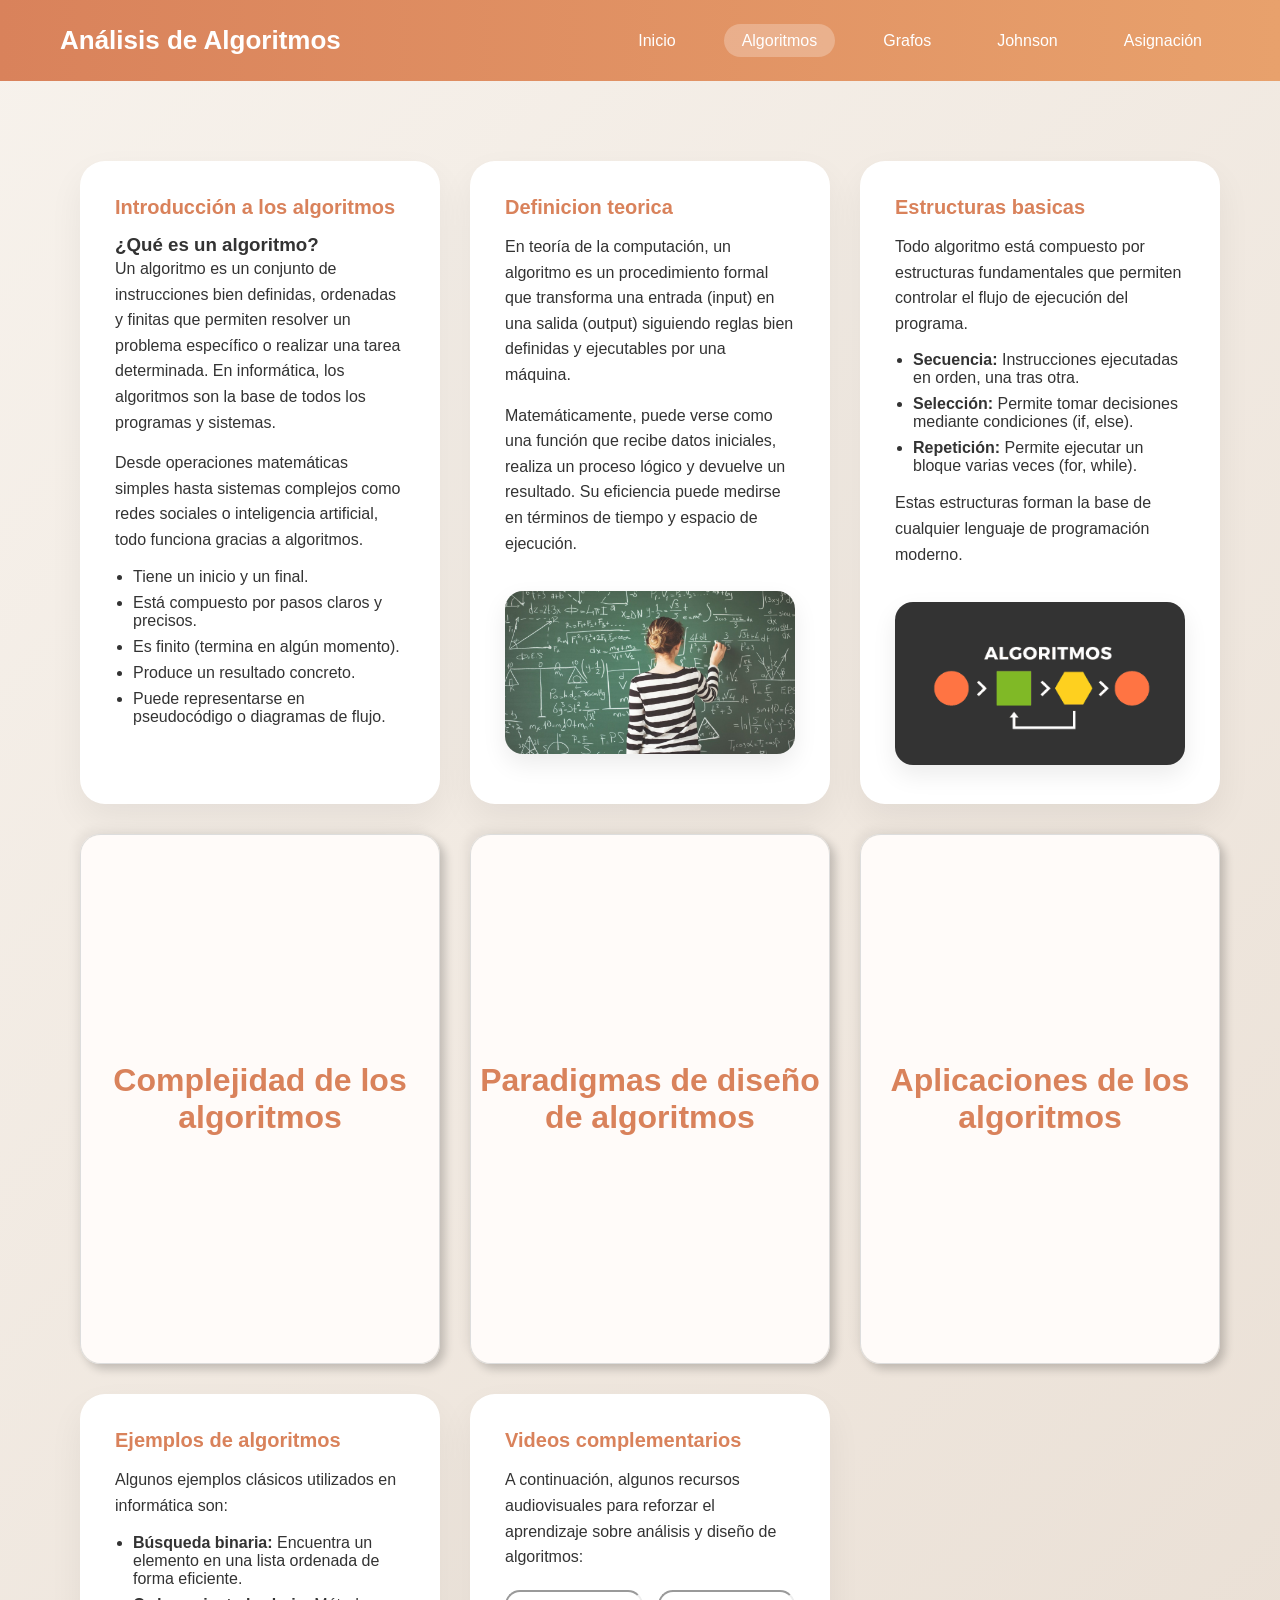
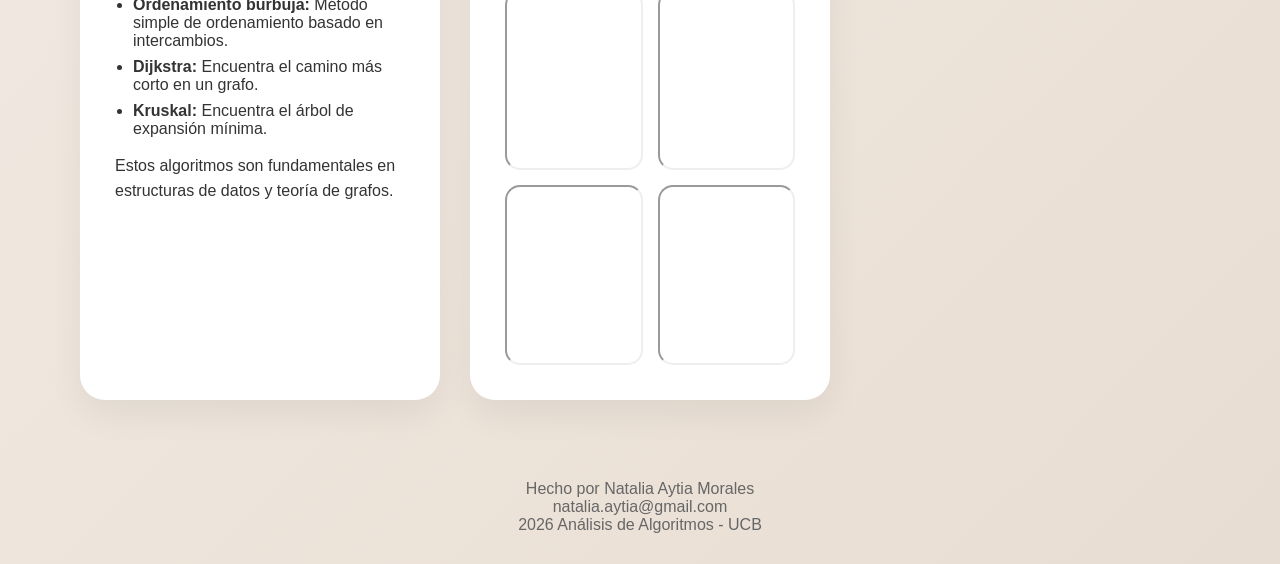
==== algoritmos.html @ 7afe33ff "aristas correcion" ====
<!DOCTYPE html>
<html lang="en">

<head>
    <meta charset="UTF-8">
    <meta name="viewport" content="width=device-width, initial-scale=1.0">
    <title>Algoritmos</title>
    <link href="stylealgoritmo.css" rel="stylesheet">
    <link rel="icon" type="image/png" href="fotos/logo-ucb-cuadrado.png">
</head>

<body>

    <header class="navbar">
        <h1 class="cabecera-nombre">Análisis de Algoritmos</h1>
        <ul class="nav-links">
            <li><a href="index.html">Inicio</a></li>
            <li><a href="algoritmos.html" class="activo">Algoritmos</a></li>
            <li><a href="grafo.html">Grafos</a></li>
            <li><a href="johnson.html">Johnson</a></li>
            <li><a href="asignacion.html">Asignación</a></li>
        </ul>
    </header>

    <main class="container">
        <section class="card">
            <details open>
                <summary>Introducción a los algoritmos</summary>

                <div class="contenido-card">
                    <h3>¿Qué es un algoritmo?</h3>
                    <p>
                        Un algoritmo es un conjunto de instrucciones bien definidas, ordenadas y finitas
                        que permiten resolver un problema específico o realizar una tarea determinada.
                        En informática, los algoritmos son la base de todos los programas y sistemas.
                    </p>

                    <p>
                        Desde operaciones matemáticas simples hasta sistemas complejos como redes sociales
                        o inteligencia artificial, todo funciona gracias a algoritmos.
                    </p>

                    <ul>
                        <li>Tiene un inicio y un final.</li>
                        <li>Está compuesto por pasos claros y precisos.</li>
                        <li>Es finito (termina en algún momento).</li>
                        <li>Produce un resultado concreto.</li>
                        <li>Puede representarse en pseudocódigo o diagramas de flujo.</li>
                    </ul>
                </div>

            </details>
        </section>

        <section class="card">
            <details open>
                <summary>Definicion teorica</summary>

                <div class="contenido-card">
                    <p>
                        En teoría de la computación, un algoritmo es un procedimiento formal que transforma
                        una entrada (input) en una salida (output) siguiendo reglas bien definidas
                        y ejecutables por una máquina.
                    </p>

                    <p>
                        Matemáticamente, puede verse como una función que recibe datos iniciales,
                        realiza un proceso lógico y devuelve un resultado. Su eficiencia puede medirse
                        en términos de tiempo y espacio de ejecución.
                    </p>

                    <img src="fotos/algoritmo1.jpg" alt="algoritmo">
                </div>

            </details>
        </section>

        <section class="card">
            <details open>
                <summary>Estructuras basicas</summary>

                <div class="contenido-card">
                    <p>
                        Todo algoritmo está compuesto por estructuras fundamentales que permiten
                        controlar el flujo de ejecución del programa.
                    </p>

                    <ul>
                        <li><strong>Secuencia:</strong> Instrucciones ejecutadas en orden, una tras otra.</li>
                        <li><strong>Selección:</strong> Permite tomar decisiones mediante condiciones (if, else).</li>
                        <li><strong>Repetición:</strong> Permite ejecutar un bloque varias veces (for, while).</li>
                    </ul>

                    <p>
                        Estas estructuras forman la base de cualquier lenguaje de programación moderno.
                    </p>

                    <img src="fotos/algoritmo2.png" alt="estructuras">
                </div>

            </details>
        </section>

        <section class="wrapped">

            <div class="carta">

                <div class="carta-frente">
                    <div class="carta-info">
                        <h3 class="carta-titulo">Complejidad de los algoritmos</h3>
                    </div>
                </div>

                <div class="carta-atras">
                    <div class="carta-contenido">
                        <p>
                            La notación Big-O se utiliza para medir la eficiencia de un algoritmo
                            en función del tamaño de la entrada (n). Describe cómo crece el tiempo
                            o espacio requerido cuando aumenta la cantidad de datos.
                        </p>

                        <ul>
                            <li><strong>O(1):</strong> Tiempo constante, no depende del tamaño de entrada.</li>
                            <li><strong>O(n):</strong> Tiempo lineal, crece proporcionalmente a n.</li>
                            <li><strong>O(log n):</strong> Tiempo logarítmico, crece lentamente (ej. búsqueda binaria).
                            </li>
                            <li><strong>O(n²):</strong> Tiempo cuadrático, común en ciclos anidados.</li>
                        </ul>
                        <p>
                            Analizar la complejidad permite comparar algoritmos y elegir el más eficiente.
                        </p>
                    </div>
                </div>
            </div>
        </section>


        <section class="wrapped">

            <div class="carta">

                <div class="carta-frente">
                    <div class="carta-info">
                        <h3 class="carta-titulo">Paradigmas de diseño de algoritmos</h3>
                    </div>
                </div>

                <div class="carta-atras">
                    <div class="carta-contenido">
                        <p>
                            Los paradigmas son estrategias generales utilizadas para diseñar algoritmos eficientes.
                        </p>

                        <ul>
                            <li><strong>Divide y vencerás:</strong> Divide el problema en partes más pequeñas y combina
                                resultados.
                            </li>
                            <li><strong>Programación dinámica:</strong> Guarda resultados intermedios para evitar
                                cálculos
                                repetidos.</li>
                            <li><strong>Algoritmos voraces (Greedy):</strong> Eligen la mejor opción local esperando una
                                solución
                                global óptima.</li>
                            <li><strong>Backtracking:</strong> Explora posibles soluciones y retrocede si no funcionan.
                            </li>
                        </ul>

                        <p>
                            Estos enfoques permiten resolver problemas complejos de forma estructurada.
                        </p>
                    </div>
                </div>
            </div>
        </section>


        <section class="wrapped">

            <div class="carta">

                <div class="carta-frente">
                    <div class="carta-info">
                        <h3 class="carta-titulo">Aplicaciones de los algoritmos</h3>
                    </div>
                </div>

                <div class="carta-atras">
                    <div class="carta-contenido">
                        <p>
                            Los algoritmos están presentes en prácticamente todas las áreas tecnológicas:
                        </p>

                        <ul>
                            <li>Inteligencia Artificial y Machine Learning.</li>
                            <li>Criptografía y seguridad informática.</li>
                            <li>Redes sociales y motores de búsqueda.</li>
                            <li>Robótica y automatización.</li>
                            <li>Sistemas financieros y bancarios.</li>
                            <li>Desarrollo de software y videojuegos.</li>
                        </ul>

                        <p>
                            Sin algoritmos, los sistemas digitales modernos no podrían funcionar.
                        </p>
                    </div>
                </div>
            </div>
        </section>

        <section class="card">
            <details open>
                <summary>Ejemplos de algoritmos</summary>

                <div class="contenido-card">
                    <p>Algunos ejemplos clásicos utilizados en informática son:</p>
                    <ul>
                        <li><strong>Búsqueda binaria:</strong> Encuentra un elemento en una lista ordenada de forma
                            eficiente.
                        </li>
                        <li><strong>Ordenamiento burbuja:</strong> Método simple de ordenamiento basado en intercambios.
                        </li>
                        <li><strong>Dijkstra:</strong> Encuentra el camino más corto en un grafo.</li>
                        <li><strong>Kruskal:</strong> Encuentra el árbol de expansión mínima.</li>
                    </ul>

                    <p>
                        Estos algoritmos son fundamentales en estructuras de datos y teoría de grafos.
                    </p>
                </div>

            </details>
        </section>

        <section class="card">
            <details open>
                <summary>Videos complementarios</summary>

                <div class="contenido-card">
                    <p>
                        A continuación, algunos recursos audiovisuales para reforzar el aprendizaje
                        sobre análisis y diseño de algoritmos:
                    </p>

                    <div class="video-grid">
                        <iframe src="https://www.youtube.com/embed/f10jKIslSUY" allowfullscreen></iframe>
                        <iframe src="https://www.youtube.com/embed/U3CGMyjzlvM" allowfullscreen></iframe>
                        <iframe src="https://www.youtube.com/embed/RSJrBEhdZxw" allowfullscreen></iframe>
                        <iframe src="https://www.youtube.com/embed/zuCHSKLIibo" allowfullscreen></iframe>
                    </div>
                </div>

            </details>
        </section>

    </main>

    <footer class="footer">
        <p>Hecho por Natalia Aytia Morales</p>
        <p>natalia.aytia@gmail.com</p>
        <p>2026 Análisis de Algoritmos - UCB</p>
    </footer>

</body>

</html>
---- stylealgoritmo.css ----
* {
    margin: 0;
    padding: 0;
    box-sizing: border-box;
}

body {
    font-family: 'Segoe UI', sans-serif;
    background: linear-gradient(135deg, #f7f2ec, #e8ddd2);
    color: #333;
    min-height: 100vh;
}

.navbar {
    display: flex;
    justify-content: space-between;
    align-items: center;
    padding: 25px 60px;
    background: linear-gradient(90deg, #d9825b, #e8a16c);
    color: white;
}

.cabecera-nombre {
    font-size: 26px;
    font-weight: 600;
}

.nav-links {
    display: flex;
    list-style: none;
    gap: 30px;
}

.nav-links a {
    text-decoration: none;
    color: white;
    font-weight: 500;
    padding: 8px 18px;
    border-radius: 20px;
    transition: 0.3s;
}

.nav-links a:hover,
.nav-links .activo {
    background-color: rgba(255, 255, 255, 0.25);
}

.container {
    max-width: 1200px;
    margin: 80px auto;
    padding: 0 40px;
    display: grid;
    grid-template-columns: repeat(3, 1fr);
    gap: 30px;
}

.card {
    background: white;
    padding: 35px;
    border-radius: 25px;
    box-shadow: 0 15px 35px rgba(0, 0, 0, 0.06);
    transition: 0.4s ease;
}

.card:hover {
    transform: translateY(-8px);
    box-shadow: 0 25px 60px rgba(0, 0, 0, 0.1);
}

.card summary {
    list-style: none;
    font-size: 20px;
    font-weight: 600;
    color: #d9825b;
    margin-bottom: 15px;
    cursor: default;
}

details summary::marker,
summary::-webkit-details-marker {
    display: none;
}

.contenido-card p {
    margin-bottom: 15px;
    line-height: 1.6;
}

.contenido-card ul {
    padding-left: 18px;
    margin-bottom: 15px;
}

.contenido-card li {
    margin-bottom: 8px;
}

.contenido-card img {
    width: 100%;
    max-height: 220px;
    object-fit: cover;
    border-radius: 18px;
    margin-top: 20px;
    box-shadow: 0 10px 25px rgba(0, 0, 0, 0.08);
}

.video-grid {
    display: grid;
    grid-template-columns: 1fr 1fr;
    gap: 15px;
    margin-top: 20px;
}

.video-grid iframe {
    width: 100%;
    height: 180px;
    border-radius: 15px;
}

.footer {
    text-align: center;
    margin: 60px 0 30px;
    color: #666;
}

@media (max-width: 1000px) {
    .container {
        grid-template-columns: 1fr 1fr;
    }
}

@media (max-width: 700px) {
    .container {
        grid-template-columns: 1fr;
    }

    .navbar {
        flex-direction: column;
        gap: 15px;
    }
}

.card {
    opacity: 0;
    transform: translateY(40px);
    filter: blur(8px);
    animation: aparecer 0.8s ease forwards;
}

.card:nth-child(1) {
    animation-delay: 0.1s;
}

.card:nth-child(2) {
    animation-delay: 0.2s;
}

.card:nth-child(3) {
    animation-delay: 0.3s;
}

.card:nth-child(4) {
    animation-delay: 0.4s;
}

.card:nth-child(5) {
    animation-delay: 0.5s;
}

.card:nth-child(6) {
    animation-delay: 0.6s;
}

.card:nth-child(7) {
    animation-delay: 0.7s;
}

.card:nth-child(8) {
    animation-delay: 0.8s;
}

@keyframes aparecer {
    to {
        opacity: 1;
        transform: translateY(0);
        filter: blur(0);
    }
}

.wrapper {
    perspective: 3000px;
    display: flex;
    justify-content: center;
    align-items: center;
    height: 100vh;
    transition: transform 0.8s ease-in-out;
}

.carta {
    width: 360px;
    height: 530px;
    position: relative;
    transform-style: preserve-3d;
    transition: transform 0.8s ease-in-out;
    cursor: pointer;
    border: 1px solid #ddd;
    box-shadow: 5px 5px 10px rgba(0, 0, 0, 0.2),
        -5px -5px 10px rgba(0, 0, 0, 0.05);
    border-radius: 20px;
}

.carta:hover {
    transform: rotateY(180deg);
}

.carta-frente,
.carta-atras {
    position: absolute;
    width: 100%;
    height: 100%;
    backface-visibility: hidden;
    border-radius: 20px;
}

.carta-frente {
    background-color: #fffbf9;
    display: flex;
    justify-content: center;
    align-items: center;
    text-align: center;
}

.carta-titulo {
    font-size: 2rem;
    font-weight: bold;
    color: #d9825b;
}

.carta-atras {
    background-color: #fffbf9;
    color: rgb(88, 88, 88);
    transform: rotateY(180deg);
    display: flex;
    justify-content: center;
    align-items: center;
    padding: 20px;
}

.carta-contenido {
    text-align: center;
    max-width: 300px;
}

.carta-contenido p {
    font-size: 1rem;
    color: #666;
    margin-bottom: 15px;
}
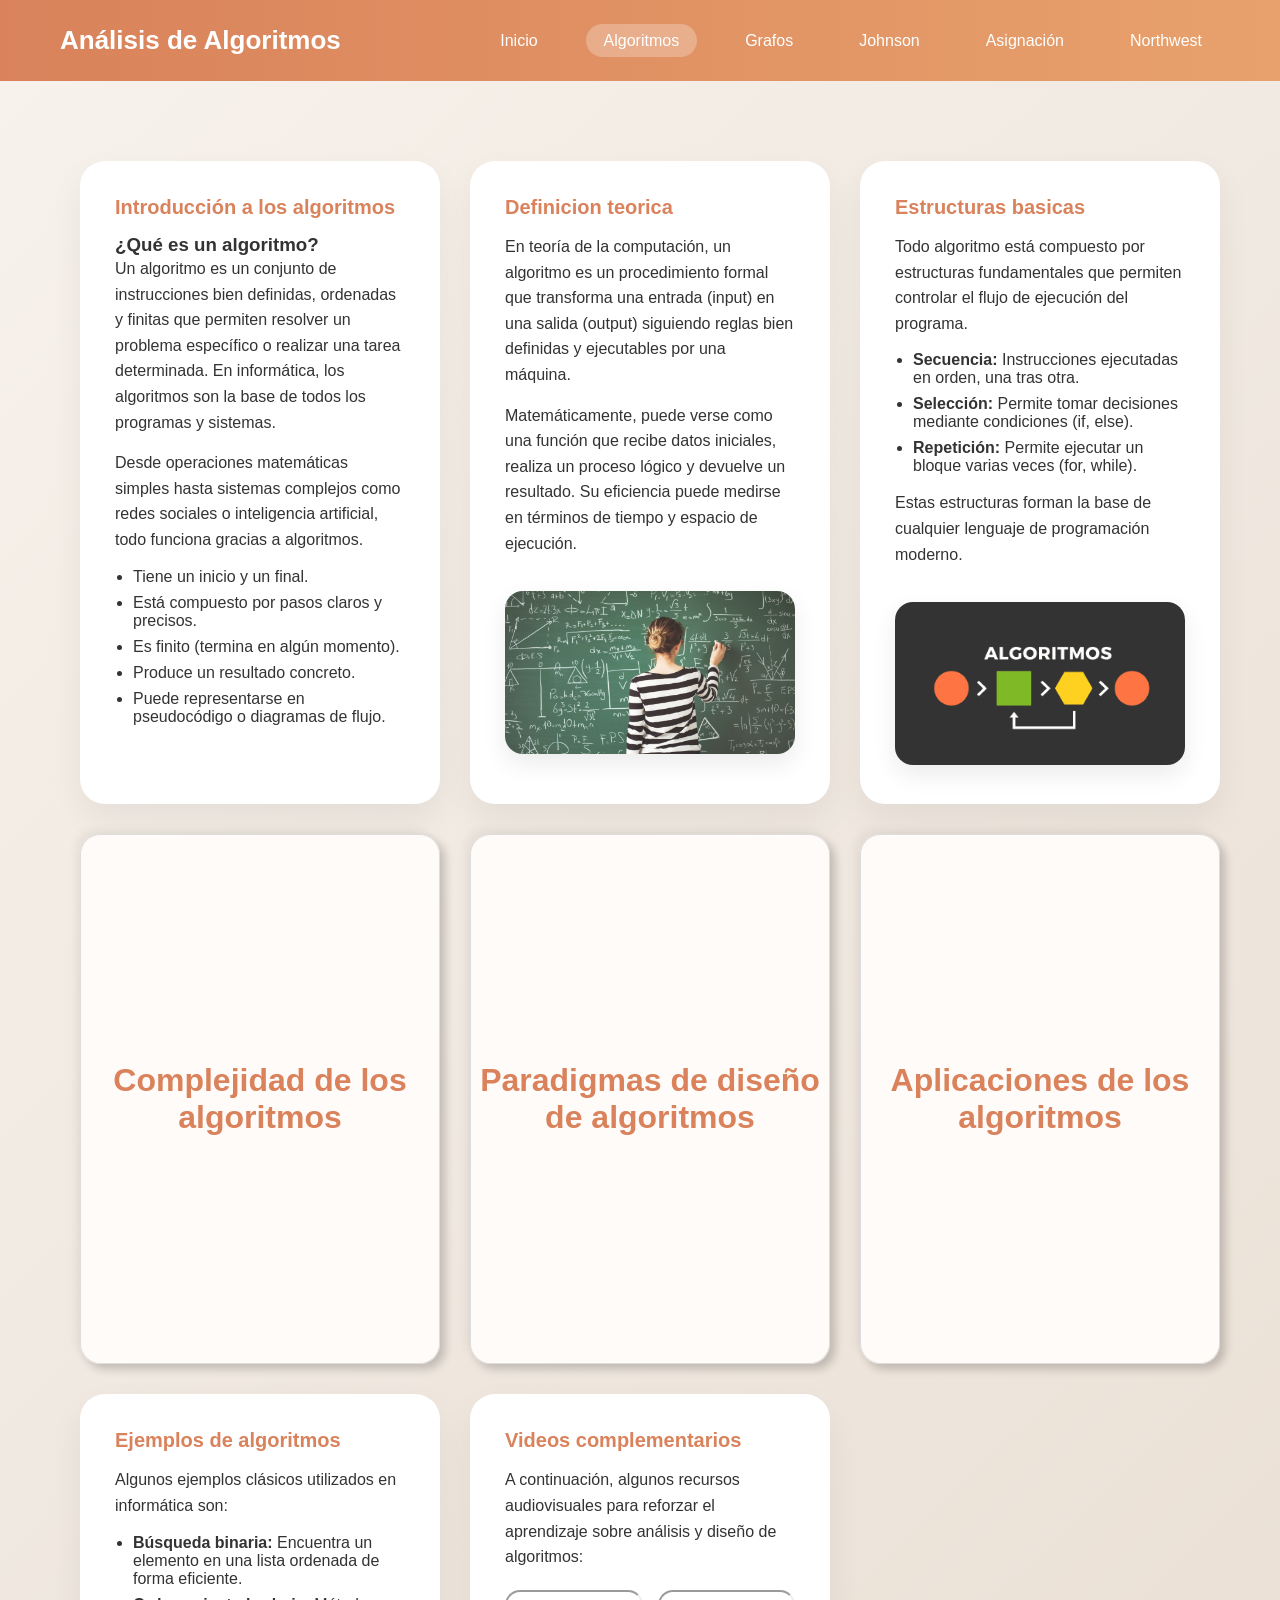
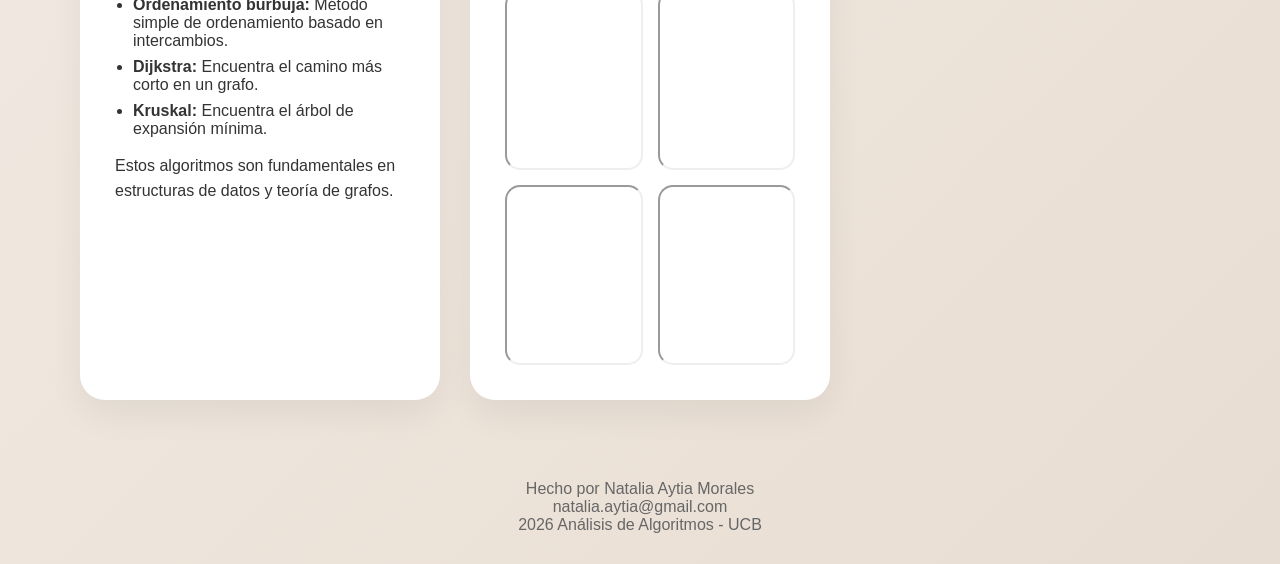
==== commit 34eccd8d: "northwest" ====
--- a/algoritmos.html
+++ b/algoritmos.html
@@ -19,6 +19,7 @@
             <li><a href="grafo.html">Grafos</a></li>
             <li><a href="johnson.html">Johnson</a></li>
             <li><a href="asignacion.html">Asignación</a></li>
+            <li><a href="northwest.html">Northwest</a></li>
         </ul>
     </header>
 
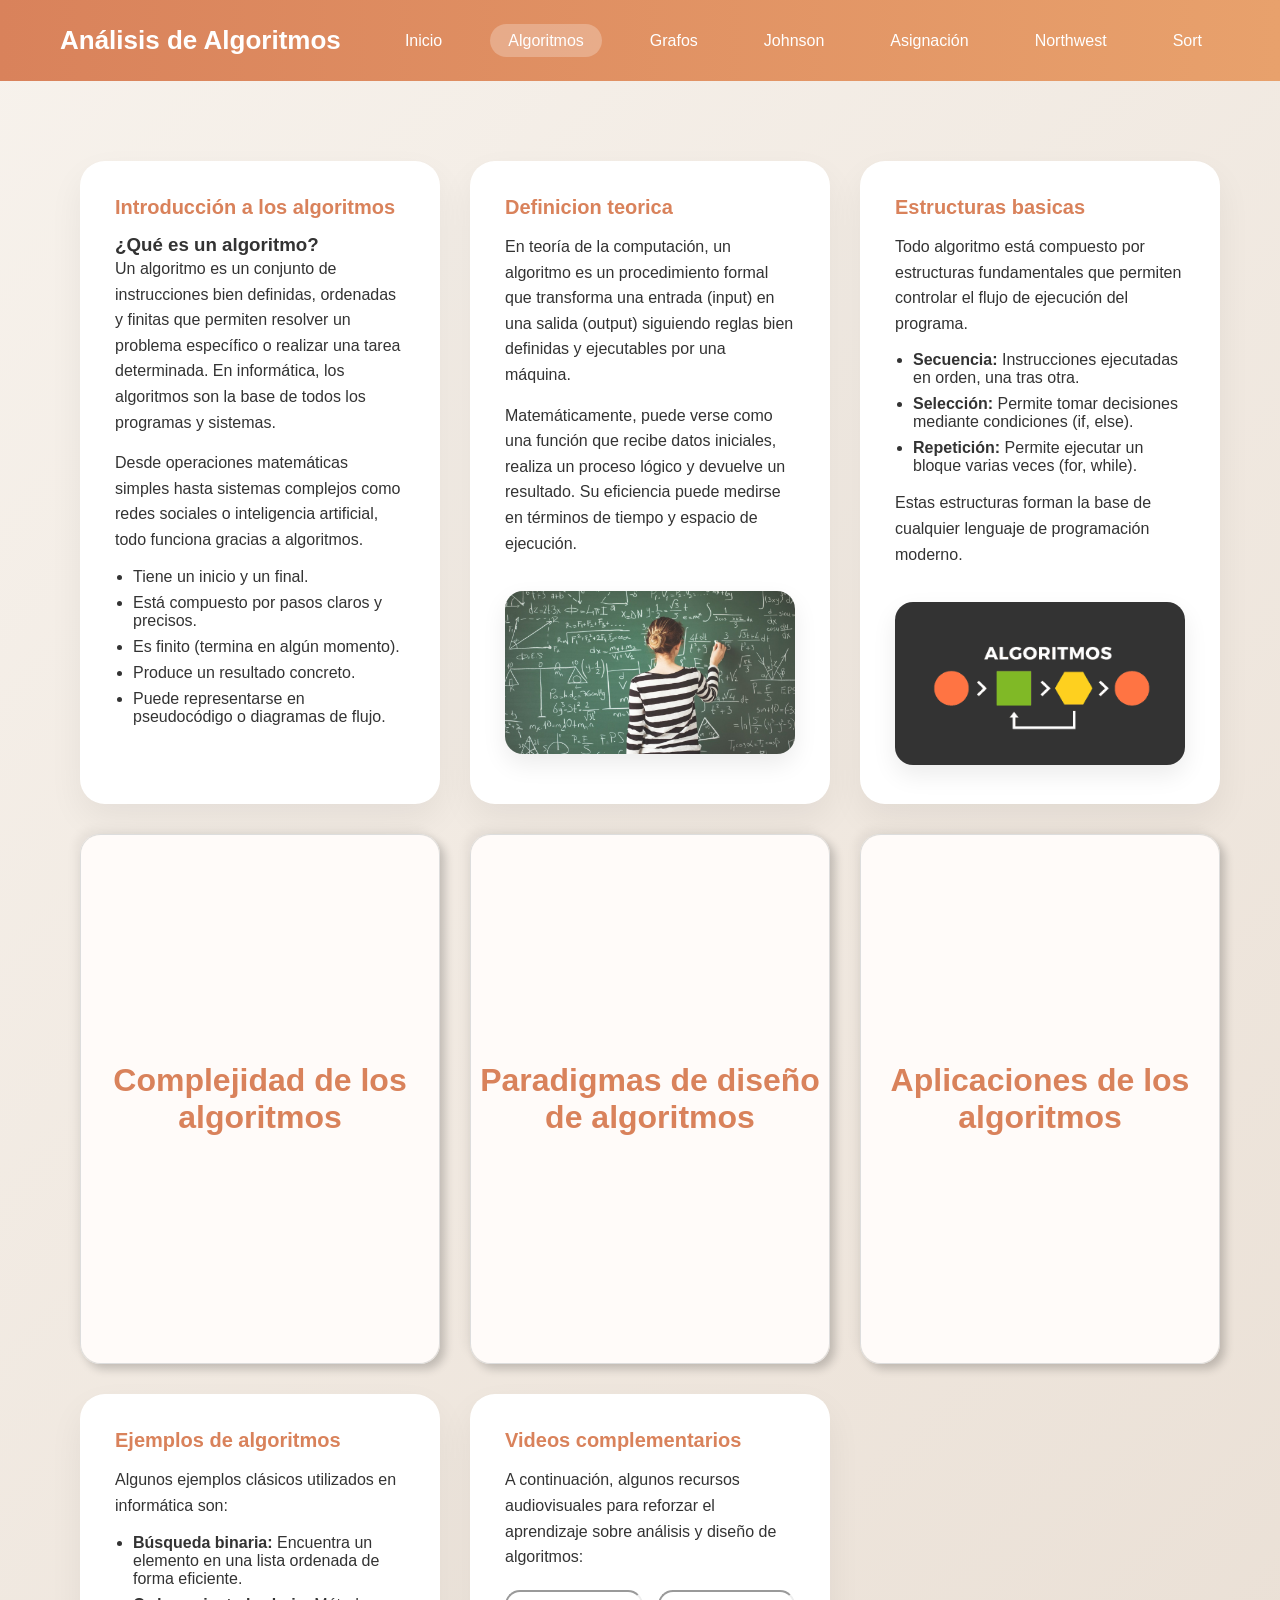
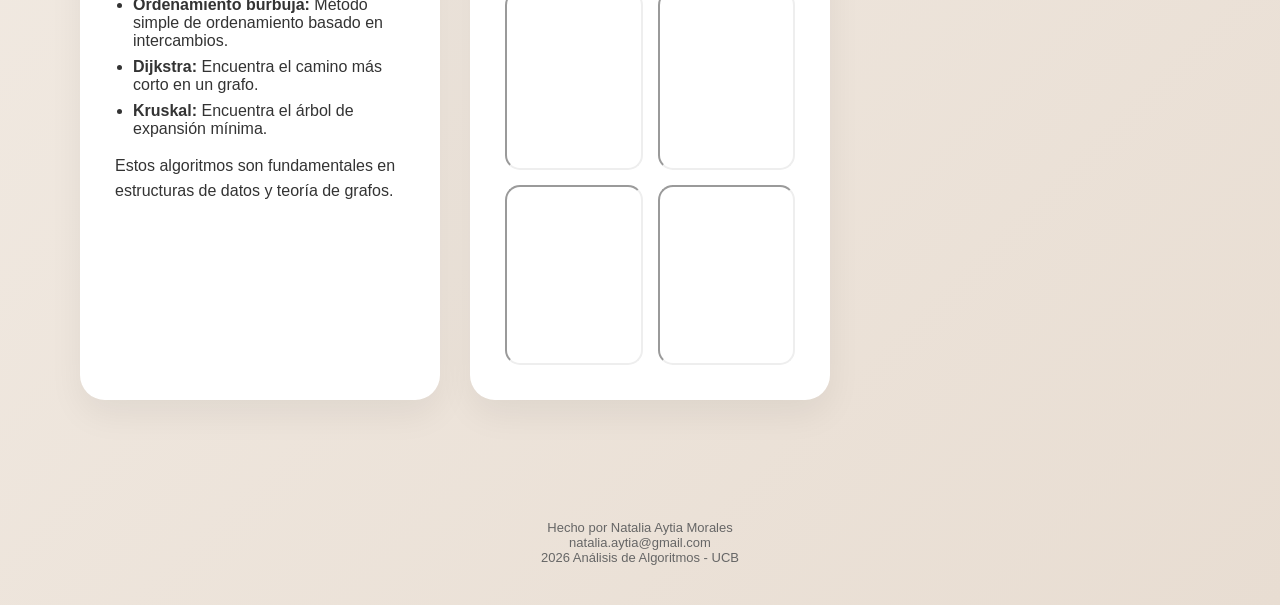
==== commit 155c06f3: "Arreglo Desbalanceo y Sort" ====
--- a/algoritmos.html
+++ b/algoritmos.html
@@ -1,266 +1,267 @@
-<!DOCTYPE html>
-<html lang="en">
-
-<head>
-    <meta charset="UTF-8">
-    <meta name="viewport" content="width=device-width, initial-scale=1.0">
-    <title>Algoritmos</title>
-    <link href="stylealgoritmo.css" rel="stylesheet">
-    <link rel="icon" type="image/png" href="fotos/logo-ucb-cuadrado.png">
-</head>
-
-<body>
-
-    <header class="navbar">
-        <h1 class="cabecera-nombre">Análisis de Algoritmos</h1>
-        <ul class="nav-links">
-            <li><a href="index.html">Inicio</a></li>
-            <li><a href="algoritmos.html" class="activo">Algoritmos</a></li>
-            <li><a href="grafo.html">Grafos</a></li>
-            <li><a href="johnson.html">Johnson</a></li>
-            <li><a href="asignacion.html">Asignación</a></li>
-            <li><a href="northwest.html">Northwest</a></li>
-        </ul>
-    </header>
-
-    <main class="container">
-        <section class="card">
-            <details open>
-                <summary>Introducción a los algoritmos</summary>
-
-                <div class="contenido-card">
-                    <h3>¿Qué es un algoritmo?</h3>
-                    <p>
-                        Un algoritmo es un conjunto de instrucciones bien definidas, ordenadas y finitas
-                        que permiten resolver un problema específico o realizar una tarea determinada.
-                        En informática, los algoritmos son la base de todos los programas y sistemas.
-                    </p>
-
-                    <p>
-                        Desde operaciones matemáticas simples hasta sistemas complejos como redes sociales
-                        o inteligencia artificial, todo funciona gracias a algoritmos.
-                    </p>
-
-                    <ul>
-                        <li>Tiene un inicio y un final.</li>
-                        <li>Está compuesto por pasos claros y precisos.</li>
-                        <li>Es finito (termina en algún momento).</li>
-                        <li>Produce un resultado concreto.</li>
-                        <li>Puede representarse en pseudocódigo o diagramas de flujo.</li>
-                    </ul>
-                </div>
-
-            </details>
-        </section>
-
-        <section class="card">
-            <details open>
-                <summary>Definicion teorica</summary>
-
-                <div class="contenido-card">
-                    <p>
-                        En teoría de la computación, un algoritmo es un procedimiento formal que transforma
-                        una entrada (input) en una salida (output) siguiendo reglas bien definidas
-                        y ejecutables por una máquina.
-                    </p>
-
-                    <p>
-                        Matemáticamente, puede verse como una función que recibe datos iniciales,
-                        realiza un proceso lógico y devuelve un resultado. Su eficiencia puede medirse
-                        en términos de tiempo y espacio de ejecución.
-                    </p>
-
-                    <img src="fotos/algoritmo1.jpg" alt="algoritmo">
-                </div>
-
-            </details>
-        </section>
-
-        <section class="card">
-            <details open>
-                <summary>Estructuras basicas</summary>
-
-                <div class="contenido-card">
-                    <p>
-                        Todo algoritmo está compuesto por estructuras fundamentales que permiten
-                        controlar el flujo de ejecución del programa.
-                    </p>
-
-                    <ul>
-                        <li><strong>Secuencia:</strong> Instrucciones ejecutadas en orden, una tras otra.</li>
-                        <li><strong>Selección:</strong> Permite tomar decisiones mediante condiciones (if, else).</li>
-                        <li><strong>Repetición:</strong> Permite ejecutar un bloque varias veces (for, while).</li>
-                    </ul>
-
-                    <p>
-                        Estas estructuras forman la base de cualquier lenguaje de programación moderno.
-                    </p>
-
-                    <img src="fotos/algoritmo2.png" alt="estructuras">
-                </div>
-
-            </details>
-        </section>
-
-        <section class="wrapped">
-
-            <div class="carta">
-
-                <div class="carta-frente">
-                    <div class="carta-info">
-                        <h3 class="carta-titulo">Complejidad de los algoritmos</h3>
-                    </div>
-                </div>
-
-                <div class="carta-atras">
-                    <div class="carta-contenido">
-                        <p>
-                            La notación Big-O se utiliza para medir la eficiencia de un algoritmo
-                            en función del tamaño de la entrada (n). Describe cómo crece el tiempo
-                            o espacio requerido cuando aumenta la cantidad de datos.
-                        </p>
-
-                        <ul>
-                            <li><strong>O(1):</strong> Tiempo constante, no depende del tamaño de entrada.</li>
-                            <li><strong>O(n):</strong> Tiempo lineal, crece proporcionalmente a n.</li>
-                            <li><strong>O(log n):</strong> Tiempo logarítmico, crece lentamente (ej. búsqueda binaria).
-                            </li>
-                            <li><strong>O(n²):</strong> Tiempo cuadrático, común en ciclos anidados.</li>
-                        </ul>
-                        <p>
-                            Analizar la complejidad permite comparar algoritmos y elegir el más eficiente.
-                        </p>
-                    </div>
-                </div>
-            </div>
-        </section>
-
-
-        <section class="wrapped">
-
-            <div class="carta">
-
-                <div class="carta-frente">
-                    <div class="carta-info">
-                        <h3 class="carta-titulo">Paradigmas de diseño de algoritmos</h3>
-                    </div>
-                </div>
-
-                <div class="carta-atras">
-                    <div class="carta-contenido">
-                        <p>
-                            Los paradigmas son estrategias generales utilizadas para diseñar algoritmos eficientes.
-                        </p>
-
-                        <ul>
-                            <li><strong>Divide y vencerás:</strong> Divide el problema en partes más pequeñas y combina
-                                resultados.
-                            </li>
-                            <li><strong>Programación dinámica:</strong> Guarda resultados intermedios para evitar
-                                cálculos
-                                repetidos.</li>
-                            <li><strong>Algoritmos voraces (Greedy):</strong> Eligen la mejor opción local esperando una
-                                solución
-                                global óptima.</li>
-                            <li><strong>Backtracking:</strong> Explora posibles soluciones y retrocede si no funcionan.
-                            </li>
-                        </ul>
-
-                        <p>
-                            Estos enfoques permiten resolver problemas complejos de forma estructurada.
-                        </p>
-                    </div>
-                </div>
-            </div>
-        </section>
-
-
-        <section class="wrapped">
-
-            <div class="carta">
-
-                <div class="carta-frente">
-                    <div class="carta-info">
-                        <h3 class="carta-titulo">Aplicaciones de los algoritmos</h3>
-                    </div>
-                </div>
-
-                <div class="carta-atras">
-                    <div class="carta-contenido">
-                        <p>
-                            Los algoritmos están presentes en prácticamente todas las áreas tecnológicas:
-                        </p>
-
-                        <ul>
-                            <li>Inteligencia Artificial y Machine Learning.</li>
-                            <li>Criptografía y seguridad informática.</li>
-                            <li>Redes sociales y motores de búsqueda.</li>
-                            <li>Robótica y automatización.</li>
-                            <li>Sistemas financieros y bancarios.</li>
-                            <li>Desarrollo de software y videojuegos.</li>
-                        </ul>
-
-                        <p>
-                            Sin algoritmos, los sistemas digitales modernos no podrían funcionar.
-                        </p>
-                    </div>
-                </div>
-            </div>
-        </section>
-
-        <section class="card">
-            <details open>
-                <summary>Ejemplos de algoritmos</summary>
-
-                <div class="contenido-card">
-                    <p>Algunos ejemplos clásicos utilizados en informática son:</p>
-                    <ul>
-                        <li><strong>Búsqueda binaria:</strong> Encuentra un elemento en una lista ordenada de forma
-                            eficiente.
-                        </li>
-                        <li><strong>Ordenamiento burbuja:</strong> Método simple de ordenamiento basado en intercambios.
-                        </li>
-                        <li><strong>Dijkstra:</strong> Encuentra el camino más corto en un grafo.</li>
-                        <li><strong>Kruskal:</strong> Encuentra el árbol de expansión mínima.</li>
-                    </ul>
-
-                    <p>
-                        Estos algoritmos son fundamentales en estructuras de datos y teoría de grafos.
-                    </p>
-                </div>
-
-            </details>
-        </section>
-
-        <section class="card">
-            <details open>
-                <summary>Videos complementarios</summary>
-
-                <div class="contenido-card">
-                    <p>
-                        A continuación, algunos recursos audiovisuales para reforzar el aprendizaje
-                        sobre análisis y diseño de algoritmos:
-                    </p>
-
-                    <div class="video-grid">
-                        <iframe src="https://www.youtube.com/embed/f10jKIslSUY" allowfullscreen></iframe>
-                        <iframe src="https://www.youtube.com/embed/U3CGMyjzlvM" allowfullscreen></iframe>
-                        <iframe src="https://www.youtube.com/embed/RSJrBEhdZxw" allowfullscreen></iframe>
-                        <iframe src="https://www.youtube.com/embed/zuCHSKLIibo" allowfullscreen></iframe>
-                    </div>
-                </div>
-
-            </details>
-        </section>
-
-    </main>
-
-    <footer class="footer">
-        <p>Hecho por Natalia Aytia Morales</p>
-        <p>natalia.aytia@gmail.com</p>
-        <p>2026 Análisis de Algoritmos - UCB</p>
-    </footer>
-
-</body>
-
+<!DOCTYPE html>
+<html lang="en">
+
+<head>
+    <meta charset="UTF-8">
+    <meta name="viewport" content="width=device-width, initial-scale=1.0">
+    <title>Algoritmos</title>
+    <link href="styleg.css" rel="stylesheet">
+    <link rel="icon" type="image/png" href="fotos/logo-ucb-cuadrado.png">
+</head>
+
+<body>
+
+    <header class="navbar">
+        <h1 class="cabecera-nombre">Análisis de Algoritmos</h1>
+        <ul class="nav-links">
+            <li><a href="index.html">Inicio</a></li>
+            <li><a href="algoritmos.html" class="activo">Algoritmos</a></li>
+            <li><a href="grafo.html">Grafos</a></li>
+            <li><a href="johnson.html">Johnson</a></li>
+            <li><a href="asignacion.html">Asignación</a></li>
+            <li><a href="northwest.html">Northwest</a></li>
+            <li><a href="sort.html">Sort</a></li>
+        </ul>
+    </header>
+
+    <main class="container">
+        <section class="card">
+            <details open>
+                <summary>Introducción a los algoritmos</summary>
+
+                <div class="contenido-card">
+                    <h3>¿Qué es un algoritmo?</h3>
+                    <p>
+                        Un algoritmo es un conjunto de instrucciones bien definidas, ordenadas y finitas
+                        que permiten resolver un problema específico o realizar una tarea determinada.
+                        En informática, los algoritmos son la base de todos los programas y sistemas.
+                    </p>
+
+                    <p>
+                        Desde operaciones matemáticas simples hasta sistemas complejos como redes sociales
+                        o inteligencia artificial, todo funciona gracias a algoritmos.
+                    </p>
+
+                    <ul>
+                        <li>Tiene un inicio y un final.</li>
+                        <li>Está compuesto por pasos claros y precisos.</li>
+                        <li>Es finito (termina en algún momento).</li>
+                        <li>Produce un resultado concreto.</li>
+                        <li>Puede representarse en pseudocódigo o diagramas de flujo.</li>
+                    </ul>
+                </div>
+
+            </details>
+        </section>
+
+        <section class="card">
+            <details open>
+                <summary>Definicion teorica</summary>
+
+                <div class="contenido-card">
+                    <p>
+                        En teoría de la computación, un algoritmo es un procedimiento formal que transforma
+                        una entrada (input) en una salida (output) siguiendo reglas bien definidas
+                        y ejecutables por una máquina.
+                    </p>
+
+                    <p>
+                        Matemáticamente, puede verse como una función que recibe datos iniciales,
+                        realiza un proceso lógico y devuelve un resultado. Su eficiencia puede medirse
+                        en términos de tiempo y espacio de ejecución.
+                    </p>
+
+                    <img src="fotos/algoritmo1.jpg" alt="algoritmo">
+                </div>
+
+            </details>
+        </section>
+
+        <section class="card">
+            <details open>
+                <summary>Estructuras basicas</summary>
+
+                <div class="contenido-card">
+                    <p>
+                        Todo algoritmo está compuesto por estructuras fundamentales que permiten
+                        controlar el flujo de ejecución del programa.
+                    </p>
+
+                    <ul>
+                        <li><strong>Secuencia:</strong> Instrucciones ejecutadas en orden, una tras otra.</li>
+                        <li><strong>Selección:</strong> Permite tomar decisiones mediante condiciones (if, else).</li>
+                        <li><strong>Repetición:</strong> Permite ejecutar un bloque varias veces (for, while).</li>
+                    </ul>
+
+                    <p>
+                        Estas estructuras forman la base de cualquier lenguaje de programación moderno.
+                    </p>
+
+                    <img src="fotos/algoritmo2.png" alt="estructuras">
+                </div>
+
+            </details>
+        </section>
+
+        <section class="wrapped">
+
+            <div class="carta">
+
+                <div class="carta-frente">
+                    <div class="carta-info">
+                        <h3 class="carta-titulo">Complejidad de los algoritmos</h3>
+                    </div>
+                </div>
+
+                <div class="carta-atras">
+                    <div class="carta-contenido">
+                        <p>
+                            La notación Big-O se utiliza para medir la eficiencia de un algoritmo
+                            en función del tamaño de la entrada (n). Describe cómo crece el tiempo
+                            o espacio requerido cuando aumenta la cantidad de datos.
+                        </p>
+
+                        <ul>
+                            <li><strong>O(1):</strong> Tiempo constante, no depende del tamaño de entrada.</li>
+                            <li><strong>O(n):</strong> Tiempo lineal, crece proporcionalmente a n.</li>
+                            <li><strong>O(log n):</strong> Tiempo logarítmico, crece lentamente (ej. búsqueda binaria).
+                            </li>
+                            <li><strong>O(n²):</strong> Tiempo cuadrático, común en ciclos anidados.</li>
+                        </ul>
+                        <p>
+                            Analizar la complejidad permite comparar algoritmos y elegir el más eficiente.
+                        </p>
+                    </div>
+                </div>
+            </div>
+        </section>
+
+
+        <section class="wrapped">
+
+            <div class="carta">
+
+                <div class="carta-frente">
+                    <div class="carta-info">
+                        <h3 class="carta-titulo">Paradigmas de diseño de algoritmos</h3>
+                    </div>
+                </div>
+
+                <div class="carta-atras">
+                    <div class="carta-contenido">
+                        <p>
+                            Los paradigmas son estrategias generales utilizadas para diseñar algoritmos eficientes.
+                        </p>
+
+                        <ul>
+                            <li><strong>Divide y vencerás:</strong> Divide el problema en partes más pequeñas y combina
+                                resultados.
+                            </li>
+                            <li><strong>Programación dinámica:</strong> Guarda resultados intermedios para evitar
+                                cálculos
+                                repetidos.</li>
+                            <li><strong>Algoritmos voraces (Greedy):</strong> Eligen la mejor opción local esperando una
+                                solución
+                                global óptima.</li>
+                            <li><strong>Backtracking:</strong> Explora posibles soluciones y retrocede si no funcionan.
+                            </li>
+                        </ul>
+
+                        <p>
+                            Estos enfoques permiten resolver problemas complejos de forma estructurada.
+                        </p>
+                    </div>
+                </div>
+            </div>
+        </section>
+
+
+        <section class="wrapped">
+
+            <div class="carta">
+
+                <div class="carta-frente">
+                    <div class="carta-info">
+                        <h3 class="carta-titulo">Aplicaciones de los algoritmos</h3>
+                    </div>
+                </div>
+
+                <div class="carta-atras">
+                    <div class="carta-contenido">
+                        <p>
+                            Los algoritmos están presentes en prácticamente todas las áreas tecnológicas:
+                        </p>
+
+                        <ul>
+                            <li>Inteligencia Artificial y Machine Learning.</li>
+                            <li>Criptografía y seguridad informática.</li>
+                            <li>Redes sociales y motores de búsqueda.</li>
+                            <li>Robótica y automatización.</li>
+                            <li>Sistemas financieros y bancarios.</li>
+                            <li>Desarrollo de software y videojuegos.</li>
+                        </ul>
+
+                        <p>
+                            Sin algoritmos, los sistemas digitales modernos no podrían funcionar.
+                        </p>
+                    </div>
+                </div>
+            </div>
+        </section>
+
+        <section class="card">
+            <details open>
+                <summary>Ejemplos de algoritmos</summary>
+
+                <div class="contenido-card">
+                    <p>Algunos ejemplos clásicos utilizados en informática son:</p>
+                    <ul>
+                        <li><strong>Búsqueda binaria:</strong> Encuentra un elemento en una lista ordenada de forma
+                            eficiente.
+                        </li>
+                        <li><strong>Ordenamiento burbuja:</strong> Método simple de ordenamiento basado en intercambios.
+                        </li>
+                        <li><strong>Dijkstra:</strong> Encuentra el camino más corto en un grafo.</li>
+                        <li><strong>Kruskal:</strong> Encuentra el árbol de expansión mínima.</li>
+                    </ul>
+
+                    <p>
+                        Estos algoritmos son fundamentales en estructuras de datos y teoría de grafos.
+                    </p>
+                </div>
+
+            </details>
+        </section>
+
+        <section class="card">
+            <details open>
+                <summary>Videos complementarios</summary>
+
+                <div class="contenido-card">
+                    <p>
+                        A continuación, algunos recursos audiovisuales para reforzar el aprendizaje
+                        sobre análisis y diseño de algoritmos:
+                    </p>
+
+                    <div class="video-grid">
+                        <iframe src="https://www.youtube.com/embed/f10jKIslSUY" allowfullscreen></iframe>
+                        <iframe src="https://www.youtube.com/embed/U3CGMyjzlvM" allowfullscreen></iframe>
+                        <iframe src="https://www.youtube.com/embed/RSJrBEhdZxw" allowfullscreen></iframe>
+                        <iframe src="https://www.youtube.com/embed/zuCHSKLIibo" allowfullscreen></iframe>
+                    </div>
+                </div>
+
+            </details>
+        </section>
+
+    </main>
+
+    <footer class="footer">
+        <p>Hecho por Natalia Aytia Morales</p>
+        <p>natalia.aytia@gmail.com</p>
+        <p>2026 Análisis de Algoritmos - UCB</p>
+    </footer>
+
+</body>
+
 </html>
--- a/styleg.css
+++ b/styleg.css
@@ -0,0 +1,731 @@
+/* ==========================================================================
+   1. ESTILOS GLOBALES Y RESET
+   ========================================================================== */
+html {
+    scroll-behavior: smooth;
+}
+
+* {
+    margin: 0;
+    padding: 0;
+    box-sizing: border-box;
+}
+
+body {
+    font-family: 'Segoe UI', 'Poppins', sans-serif;
+    background: linear-gradient(135deg, #f7f2ec, #e8ddd2);
+    color: #333;
+    min-height: 100vh;
+    display: flex;
+    flex-direction: column;
+    align-items: center;
+}
+
+body>label,
+body>br {
+    display: none;
+}
+
+/* ==========================================================================
+   2. ANIMACIÓN UNIFICADA GLOBAL
+   ========================================================================== */
+@keyframes aparecer {
+    from {
+        opacity: 0;
+        transform: translateY(40px);
+    }
+
+    to {
+        opacity: 1;
+        transform: translateY(0);
+        filter: blur(0);
+    }
+}
+
+/* ==========================================================================
+   3. CABECERA (NAVBAR) UNIFICADA
+   ========================================================================== */
+.navbar {
+    display: flex;
+    width: 100%;
+    justify-content: space-between;
+    align-items: center;
+    padding: 25px 60px;
+    background: linear-gradient(90deg, #d9825b, #e8a16c);
+    color: white;
+}
+
+.cabecera-nombre {
+    font-size: 26px;
+    font-weight: 600;
+}
+
+.nav-links {
+    display: flex;
+    list-style: none;
+    gap: 30px;
+}
+
+.nav-links a {
+    text-decoration: none;
+    color: white;
+    font-weight: 500;
+    padding: 8px 18px;
+    border-radius: 20px;
+    transition: 0.3s;
+}
+
+.nav-links a:hover,
+.nav-links .activo {
+    background-color: rgba(255, 255, 255, 0.25);
+}
+
+/* ==========================================================================
+   4. SECCIÓN CARÁTULA E INTRO (INTOCABLE)
+   ========================================================================== */
+#intro {
+    max-width: 900px;
+    width: 100%;
+    margin: 40px 20px;
+    padding: 50px;
+    background-color: white;
+    border-radius: 20px;
+    box-shadow: 0 15px 40px rgba(0, 0, 0, 0.08);
+    text-align: center;
+    animation: aparecer 0.8s ease-in-out forwards;
+}
+
+.titulo h2 {
+    font-size: 36px;
+    color: #d9825b;
+    font-weight: 600;
+    margin-top: 0;
+    animation: none;
+    /* Evitar doble animación con el h2 global */
+}
+
+.linea {
+    width: 120px;
+    height: 4px;
+    background: #e9a97f;
+    margin: 15px auto;
+    border-radius: 5px;
+}
+
+.materia {
+    color: #888;
+    font-size: 14px;
+    margin-bottom: 30px;
+}
+
+.logo {
+    width: 250px;
+    margin: 20px 0;
+}
+
+.contenido h6 {
+    font-size: 16px;
+    margin-bottom: 20px;
+    margin-top: 20px;
+    color: #b6b28c;
+    text-transform: uppercase;
+    letter-spacing: 1px;
+}
+
+.menu {
+    display: flex;
+    justify-content: center;
+    gap: 30px;
+    flex-wrap: wrap;
+}
+
+.menu a {
+    width: 220px;
+    text-decoration: none;
+    background-color: #f4c8a1;
+    padding: 25px;
+    border-radius: 18px;
+    font-weight: 600;
+    color: #333;
+    transition: 0.3s ease;
+    box-shadow: 0 6px 15px rgba(0, 0, 0, 0.08);
+}
+
+.menu a span {
+    display: block;
+    font-size: 18px;
+}
+
+.menu a small {
+    display: block;
+    font-weight: 400;
+    font-size: 12px;
+    margin-top: 8px;
+    color: #555;
+}
+
+.menu a:hover {
+    background-color: #f0a86b;
+    transform: translateY(-6px);
+}
+
+/* ==========================================================================
+   5. COMPONENTES: CANVAS, CONTROLES, BOTONES Y MODALES (style.css)
+   ========================================================================== */
+h2 {
+    text-align: center;
+    margin-top: 50px;
+    font-size: 32px;
+    color: #d9825b;
+    animation: aparecer 0.6s ease-out forwards;
+}
+
+#canvas {
+    display: block;
+    margin: 20px auto;
+    border-radius: 25px;
+    background: white;
+    box-shadow: 0 20px 50px rgba(0, 0, 0, 0.08);
+    border: none;
+    animation: aparecer 0.6s ease-out forwards;
+}
+
+.controls {
+    display: flex;
+    justify-content: center;
+    align-items: center;
+    gap: 30px;
+    margin: 15px 0;
+    font-weight: 500;
+    animation: aparecer 0.6s ease-out forwards;
+}
+
+.controls label,
+.controls2 label {
+    animation: aparecer 0.6s ease-out forwards;
+}
+
+.controls2 {
+    display: flex;
+    justify-content: center;
+    align-items: center;
+    gap: 10px;
+    margin: 5px 0;
+    font-weight: 500;
+    animation: aparecer 0.6s ease-out forwards;
+}
+
+.controls2 label {
+    font-size: 8px;
+}
+
+.modo-btn {
+    padding: 10px 22px;
+    font-size: 15px;
+    border-radius: 25px;
+    border: none;
+    cursor: pointer;
+    background: #e0e0e0;
+    color: #555;
+    font-weight: 500;
+    transition: 0.3s ease;
+}
+
+.modo-btn.activo {
+    background: linear-gradient(135deg, #d9825b, #e8a16c);
+    color: white;
+    box-shadow: 0 8px 20px rgba(217, 130, 91, 0.4);
+}
+
+.modo-btn:hover {
+    transform: translateY(-2px);
+}
+
+button {
+    display: block;
+    margin: 25px auto;
+    padding: 18px 45px;
+    font-size: 16px;
+    border: none;
+    border-radius: 35px;
+    background: linear-gradient(135deg, #d9825b, #e8a16c);
+    color: white;
+    font-weight: 600;
+    cursor: pointer;
+    transition: 0.3s ease;
+    box-shadow: 0 15px 35px rgba(0, 0, 0, 0.12);
+    animation: aparecer 0.6s ease-out forwards;
+}
+
+button:hover {
+    transform: translateY(-3px);
+    box-shadow: 0 15px 35px rgba(0, 0, 0, 0.15);
+}
+
+.botonesuwu {
+    display: flex;
+    justify-content: center;
+    gap: 25px;
+    margin-top: 5px;
+    animation: aparecer 0.6s ease-out forwards;
+}
+
+/* MODALES */
+.modal {
+    position: fixed;
+    inset: 0;
+    background: rgba(0, 0, 0, 0.45);
+    backdrop-filter: blur(5px);
+    display: flex;
+    justify-content: center;
+    align-items: center;
+    opacity: 0;
+    pointer-events: none;
+    transition: opacity 0.3s ease;
+    z-index: 1000;
+}
+
+.modal.active {
+    opacity: 1;
+    pointer-events: auto;
+}
+
+.modal-content {
+    background: #ffffff;
+    width: 360px;
+    max-height: 80vh;
+    overflow-y: auto;
+    padding: 45px;
+    border-radius: 25px;
+    text-align: center;
+    box-shadow: 0 25px 60px rgba(0, 0, 0, 0.25);
+    animation: aparecer 0.4s ease forwards;
+}
+
+.modal-content h3 {
+    margin-bottom: 20px;
+    color: #d9825b;
+    font-size: 22px;
+}
+
+.modal-content input {
+    width: 100%;
+    padding: 12px;
+    border-radius: 12px;
+    border: 1px solid #ddd;
+    margin-bottom: 10px;
+    outline: none;
+    font-size: 14px;
+}
+
+.modal-content input:focus {
+    border-color: #d9825b;
+}
+
+.modal-error {
+    color: #d9534f;
+    font-size: 13px;
+    min-height: 18px;
+    margin-bottom: 15px;
+}
+
+.modal-buttons {
+    display: flex;
+    justify-content: center;
+    gap: 20px;
+}
+
+.modal-btn {
+    all: unset;
+    padding: 12px 28px;
+    border-radius: 30px;
+    font-weight: 600;
+    cursor: pointer;
+    text-align: center;
+    min-width: 110px;
+    transition: 0.3s ease;
+}
+
+.modal-btn.aceptar {
+    background: linear-gradient(135deg, #d9825b, #e8a16c);
+    color: white;
+}
+
+.modal-btn.aceptar:hover {
+    transform: translateY(-2px);
+    box-shadow: 0 8px 20px rgba(0, 0, 0, 0.15);
+}
+
+.modal-btn.cancelar {
+    background: #e0e0e0;
+    color: #555;
+}
+
+.modal-btn.cancelar:hover {
+    background: #d5d5d5;
+}
+
+/* ==========================================================================
+   6. COMPONENTES DE TABLAS Y MATRICES
+   ========================================================================== */
+#matriz-container {
+    margin-top: 40px;
+    padding: 25px;
+    background: #f4f6fb;
+    border-radius: 15px;
+    box-shadow: 0 8px 20px rgba(0, 0, 0, 0.08);
+    animation: aparecer 0.6s ease-out forwards;
+}
+
+#matriz-container table {
+    width: 100%;
+    border-collapse: collapse;
+    font-family: 'Segoe UI', sans-serif;
+    background: white;
+    border-radius: 10px;
+    overflow: hidden;
+}
+
+#matriz-container th {
+    background: #f2bc9c;
+    color: white;
+    padding: 10px;
+}
+
+#matriz-container td {
+    padding: 8px;
+    text-align: center;
+    border: 1px solid #e3e6f0;
+}
+
+.matriz-cell {
+    background-color: #ffffff;
+}
+
+.suma-cell {
+    background-color: #e1e4a0;
+    font-weight: bold;
+}
+
+.count-cell {
+    background-color: #deecda;
+    font-weight: bold;
+}
+
+#importarJSON {
+    display: none;
+}
+
+.tabla-matriz {
+    border-collapse: collapse;
+    width: 80%;
+    margin: 0 auto;
+    font-family: sans-serif;
+    animation: aparecer 0.6s ease-out forwards;
+}
+
+.tabla-matriz th,
+.tabla-matriz td {
+    border: 1px solid #d9825b;
+    padding: 12px;
+    text-align: center;
+}
+
+.tabla-matriz th {
+    background-color: #f6b38a;
+    color: white;
+    font-weight: bold;
+}
+
+.tabla-matriz td {
+    background-color: #ffffff;
+    transition: background-color 0.3s;
+}
+
+.highlight-min {
+    background-color: #abcbd3 !important;
+    font-weight: bold;
+    color: #000;
+}
+
+.highlight-max {
+    background-color: #e99897 !important;
+    font-weight: bold;
+    color: #000;
+}
+
+/* ==========================================================================
+   7. COMPONENTES DE ALGORITMOS Y CARDS (stylealgoritmo.css)
+   ========================================================================== */
+.container {
+    max-width: 1200px;
+    width: 100%;
+    margin: 80px auto;
+    padding: 0 40px;
+    display: grid;
+    grid-template-columns: repeat(3, 1fr);
+    gap: 30px;
+}
+
+.card {
+    background: white;
+    padding: 35px;
+    border-radius: 25px;
+    box-shadow: 0 15px 35px rgba(0, 0, 0, 0.06);
+    transition: 0.4s ease;
+    opacity: 0;
+    filter: blur(8px);
+    animation: aparecer 0.8s ease forwards;
+}
+
+.card:hover {
+    transform: translateY(-8px);
+    box-shadow: 0 25px 60px rgba(0, 0, 0, 0.1);
+}
+
+.card summary {
+    list-style: none;
+    font-size: 20px;
+    font-weight: 600;
+    color: #d9825b;
+    margin-bottom: 15px;
+    cursor: default;
+}
+
+details summary::marker,
+summary::-webkit-details-marker {
+    display: none;
+}
+
+.contenido-card p {
+    margin-bottom: 15px;
+    line-height: 1.6;
+}
+
+.contenido-card ul {
+    padding-left: 18px;
+    margin-bottom: 15px;
+}
+
+.contenido-card li {
+    margin-bottom: 8px;
+}
+
+.contenido-card img {
+    width: 100%;
+    max-height: 220px;
+    object-fit: cover;
+    border-radius: 18px;
+    margin-top: 20px;
+    box-shadow: 0 10px 25px rgba(0, 0, 0, 0.08);
+}
+
+.video-grid {
+    display: grid;
+    grid-template-columns: 1fr 1fr;
+    gap: 15px;
+    margin-top: 20px;
+}
+
+.video-grid iframe {
+    width: 100%;
+    height: 180px;
+    border-radius: 15px;
+}
+
+/* Cascada de animación para las Cards */
+.card:nth-child(1) {
+    animation-delay: 0.1s;
+}
+
+.card:nth-child(2) {
+    animation-delay: 0.2s;
+}
+
+.card:nth-child(3) {
+    animation-delay: 0.3s;
+}
+
+.card:nth-child(4) {
+    animation-delay: 0.4s;
+}
+
+.card:nth-child(5) {
+    animation-delay: 0.5s;
+}
+
+.card:nth-child(6) {
+    animation-delay: 0.6s;
+}
+
+.card:nth-child(7) {
+    animation-delay: 0.7s;
+}
+
+.card:nth-child(8) {
+    animation-delay: 0.8s;
+}
+
+/* ==========================================================================
+   CARTAS 3D (CORREGIDO)
+   ========================================================================== */
+.wrapper {
+    perspective: 3000px;
+    display: flex;
+    justify-content: center;
+    align-items: center;
+    width: 100%;
+    min-height: 80vh;
+    transition: transform 0.8s ease-in-out;
+    /* Le damos la animación de aparecer al contenedor, no a la carta */
+    animation: aparecer 0.8s ease forwards;
+}
+
+.carta {
+    width: 360px;
+    height: 530px;
+    position: relative;
+    transform-style: preserve-3d;
+    /* Aquí dejamos EXCLUSIVAMENTE la transición para que gire libremente */
+    transition: transform 0.8s ease-in-out;
+    cursor: pointer;
+    border: 1px solid #ddd;
+    box-shadow: 5px 5px 10px rgba(0, 0, 0, 0.2), -5px -5px 10px rgba(0, 0, 0, 0.05);
+    border-radius: 20px;
+}
+
+.carta:hover {
+    transform: rotateY(180deg);
+}
+
+.carta-frente,
+.carta-atras {
+    position: absolute;
+    width: 100%;
+    height: 100%;
+    backface-visibility: hidden;
+    border-radius: 20px;
+}
+
+.carta-frente {
+    background-color: #fffbf9;
+    display: flex;
+    justify-content: center;
+    align-items: center;
+    text-align: center;
+}
+
+.carta-titulo {
+    font-size: 2rem;
+    font-weight: bold;
+    color: #d9825b;
+}
+
+.carta-atras {
+    background-color: #fffbf9;
+    color: rgb(88, 88, 88);
+    transform: rotateY(180deg);
+    display: flex;
+    justify-content: center;
+    align-items: center;
+    padding: 20px;
+}
+
+.carta-contenido {
+    text-align: center;
+    max-width: 300px;
+}
+
+.carta-contenido p {
+    font-size: 1rem;
+    color: #666;
+    margin-bottom: 15px;
+}
+
+/* ==========================================================================
+   8. FOOTER UNIFICADO
+   ========================================================================== */
+footer,
+.footer {
+    text-align: center;
+    margin: 40px 0;
+    color: #666;
+    font-size: 13px;
+    width: 100%;
+}
+
+/* ==========================================================================
+   9. MEDIA QUERIES GLOBALES (Responsive)
+   ========================================================================== */
+@media (max-width: 1000px) {
+    .container {
+        grid-template-columns: 1fr 1fr;
+    }
+}
+
+@media (max-width: 768px) {
+    .navbar {
+        flex-direction: column;
+        gap: 15px;
+        padding: 20px;
+        text-align: center;
+    }
+
+    .nav-links {
+        flex-direction: column;
+        gap: 15px;
+    }
+
+    .controls {
+        flex-direction: column;
+        gap: 15px;
+    }
+
+    button {
+        width: 90%;
+        padding: 15px;
+        font-size: 16px;
+    }
+
+    .modal-content {
+        width: 90%;
+        height: 90%;
+    }
+
+    #canvas {
+        width: 95%;
+    }
+
+    .container {
+        grid-template-columns: 1fr;
+    }
+
+    /* Exclusivo Intro */
+    #intro {
+        padding: 25px;
+        margin: 20px 15px;
+    }
+
+    .titulo h2 {
+        font-size: 26px;
+    }
+
+    .logo {
+        width: 180px;
+    }
+
+    .menu {
+        gap: 15px;
+    }
+
+    .menu a {
+        width: 100%;
+        padding: 18px;
+    }
+}
+
+@media (max-width: 600px) {
+    .modal {
+        width: 95%;
+    }
+}
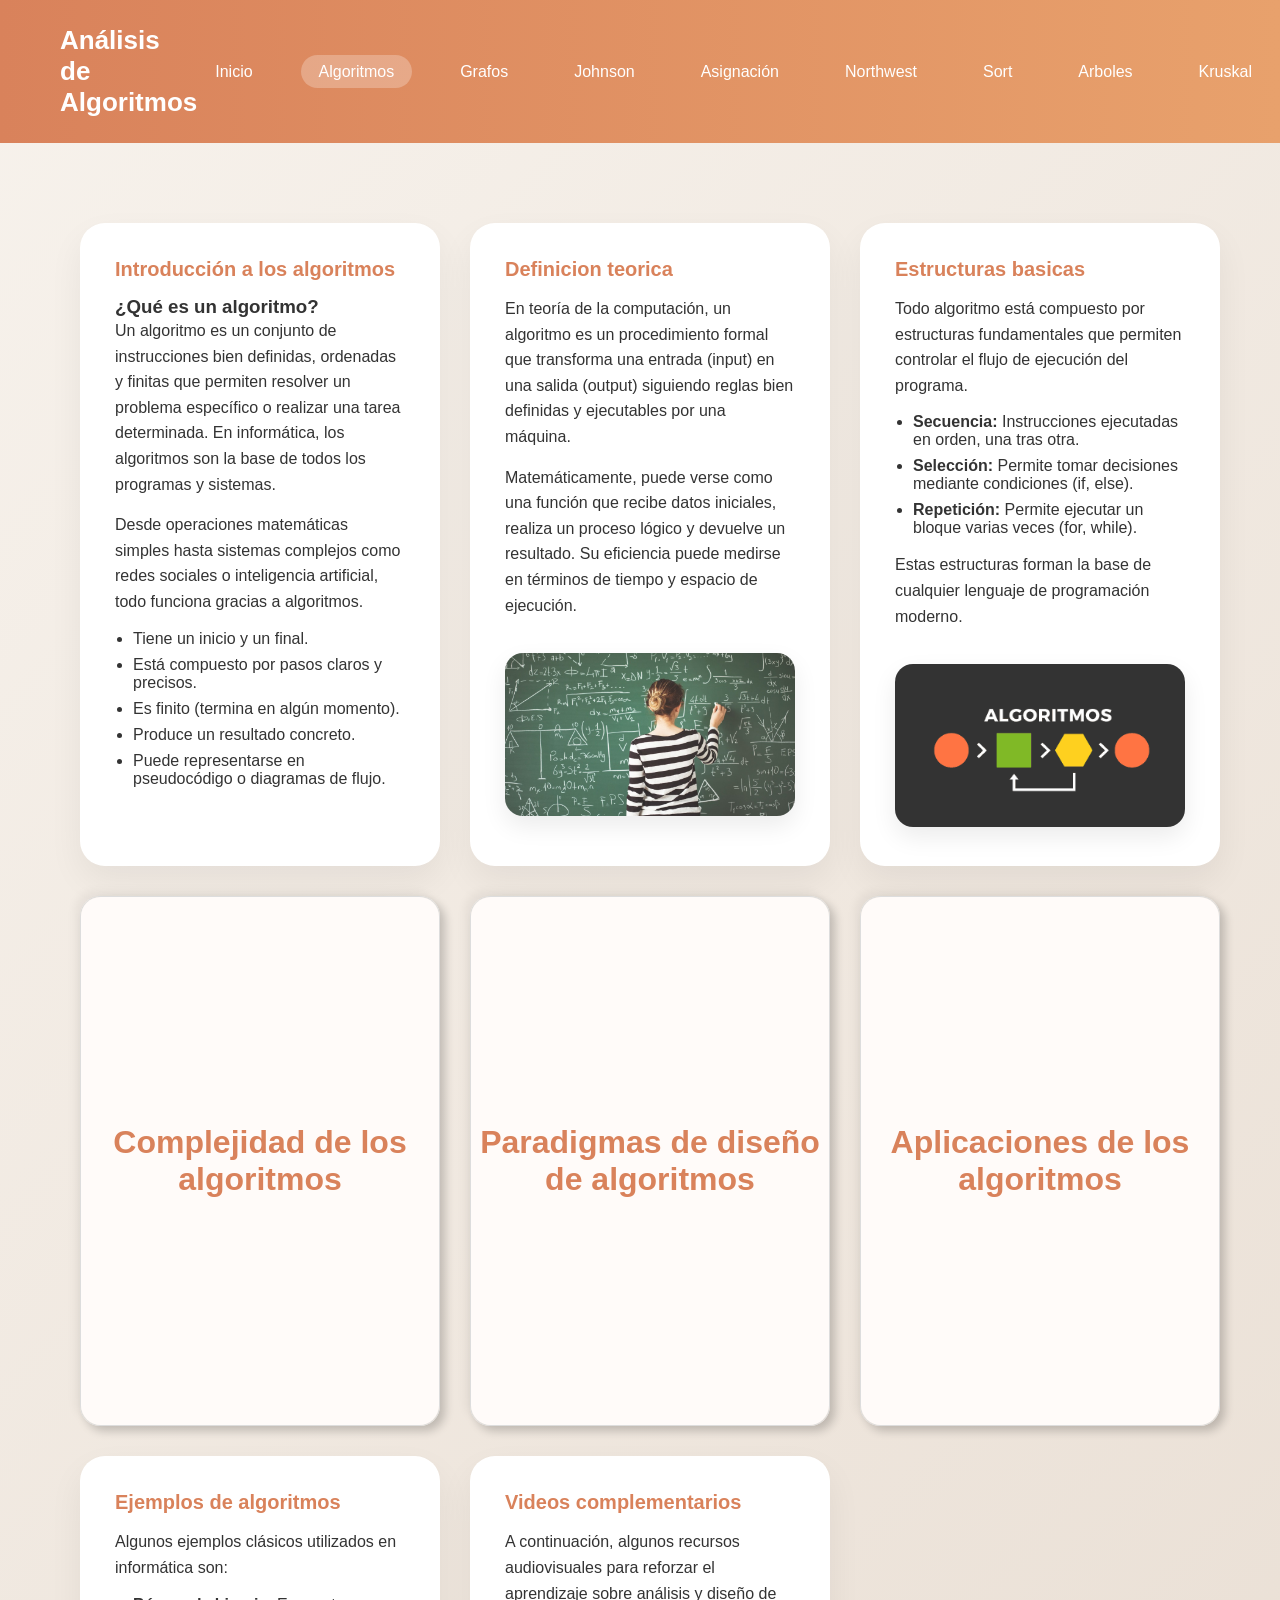
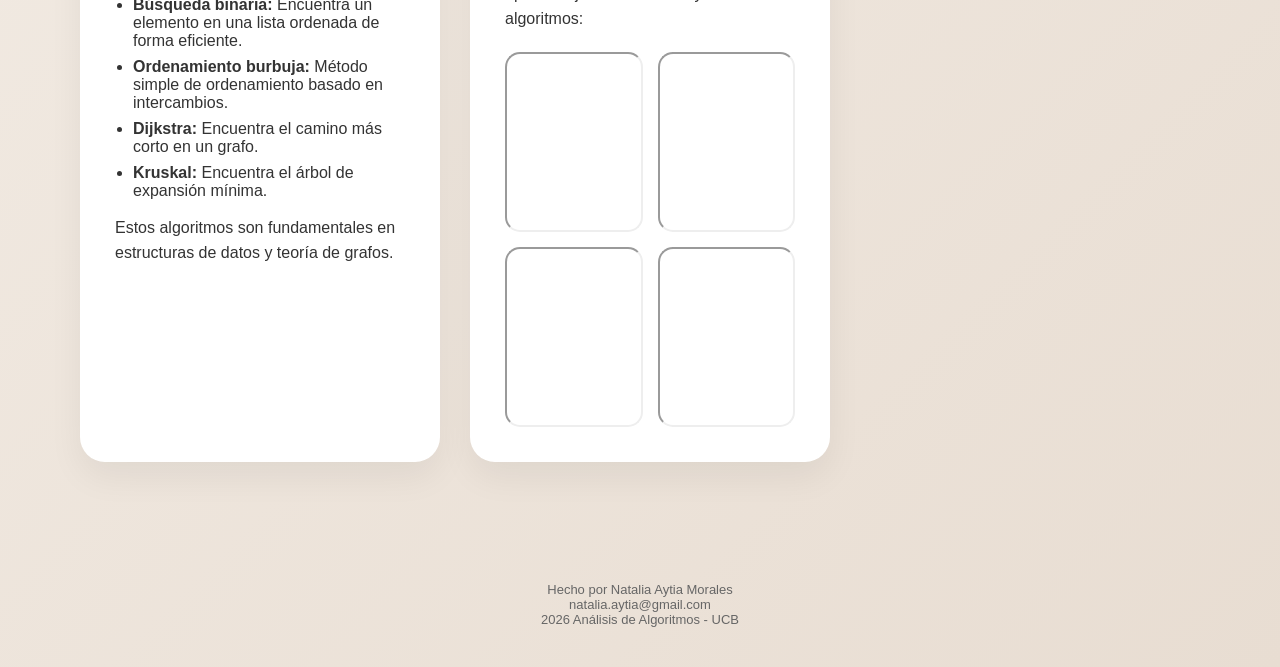
==== commit ea40f9f9: "Kruskal" ====
--- a/algoritmos.html
+++ b/algoritmos.html
@@ -21,6 +21,8 @@
             <li><a href="asignacion.html">Asignación</a></li>
             <li><a href="northwest.html">Northwest</a></li>
             <li><a href="sort.html">Sort</a></li>
+            <li><a href="arboles.html">Arboles</a></li>
+            <li><a href="kruskal.html">Kruskal</a></li>
         </ul>
     </header>
 
--- a/styleg.css
+++ b/styleg.css
@@ -1,731 +1,847 @@
-/* ==========================================================================
-   1. ESTILOS GLOBALES Y RESET
-   ========================================================================== */
-html {
-    scroll-behavior: smooth;
-}
-
-* {
-    margin: 0;
-    padding: 0;
-    box-sizing: border-box;
-}
-
-body {
-    font-family: 'Segoe UI', 'Poppins', sans-serif;
-    background: linear-gradient(135deg, #f7f2ec, #e8ddd2);
-    color: #333;
-    min-height: 100vh;
-    display: flex;
-    flex-direction: column;
-    align-items: center;
-}
-
-body>label,
-body>br {
-    display: none;
-}
-
-/* ==========================================================================
-   2. ANIMACIÓN UNIFICADA GLOBAL
-   ========================================================================== */
-@keyframes aparecer {
-    from {
-        opacity: 0;
-        transform: translateY(40px);
-    }
-
-    to {
-        opacity: 1;
-        transform: translateY(0);
-        filter: blur(0);
-    }
-}
-
-/* ==========================================================================
-   3. CABECERA (NAVBAR) UNIFICADA
-   ========================================================================== */
-.navbar {
-    display: flex;
-    width: 100%;
-    justify-content: space-between;
-    align-items: center;
-    padding: 25px 60px;
-    background: linear-gradient(90deg, #d9825b, #e8a16c);
-    color: white;
-}
-
-.cabecera-nombre {
-    font-size: 26px;
-    font-weight: 600;
-}
-
-.nav-links {
-    display: flex;
-    list-style: none;
-    gap: 30px;
-}
-
-.nav-links a {
-    text-decoration: none;
-    color: white;
-    font-weight: 500;
-    padding: 8px 18px;
-    border-radius: 20px;
-    transition: 0.3s;
-}
-
-.nav-links a:hover,
-.nav-links .activo {
-    background-color: rgba(255, 255, 255, 0.25);
-}
-
-/* ==========================================================================
-   4. SECCIÓN CARÁTULA E INTRO (INTOCABLE)
-   ========================================================================== */
-#intro {
-    max-width: 900px;
-    width: 100%;
-    margin: 40px 20px;
-    padding: 50px;
-    background-color: white;
-    border-radius: 20px;
-    box-shadow: 0 15px 40px rgba(0, 0, 0, 0.08);
-    text-align: center;
-    animation: aparecer 0.8s ease-in-out forwards;
-}
-
-.titulo h2 {
-    font-size: 36px;
-    color: #d9825b;
-    font-weight: 600;
-    margin-top: 0;
-    animation: none;
-    /* Evitar doble animación con el h2 global */
-}
-
-.linea {
-    width: 120px;
-    height: 4px;
-    background: #e9a97f;
-    margin: 15px auto;
-    border-radius: 5px;
-}
-
-.materia {
-    color: #888;
-    font-size: 14px;
-    margin-bottom: 30px;
-}
-
-.logo {
-    width: 250px;
-    margin: 20px 0;
-}
-
-.contenido h6 {
-    font-size: 16px;
-    margin-bottom: 20px;
-    margin-top: 20px;
-    color: #b6b28c;
-    text-transform: uppercase;
-    letter-spacing: 1px;
-}
-
-.menu {
-    display: flex;
-    justify-content: center;
-    gap: 30px;
-    flex-wrap: wrap;
-}
-
-.menu a {
-    width: 220px;
-    text-decoration: none;
-    background-color: #f4c8a1;
-    padding: 25px;
-    border-radius: 18px;
-    font-weight: 600;
-    color: #333;
-    transition: 0.3s ease;
-    box-shadow: 0 6px 15px rgba(0, 0, 0, 0.08);
-}
-
-.menu a span {
-    display: block;
-    font-size: 18px;
-}
-
-.menu a small {
-    display: block;
-    font-weight: 400;
-    font-size: 12px;
-    margin-top: 8px;
-    color: #555;
-}
-
-.menu a:hover {
-    background-color: #f0a86b;
-    transform: translateY(-6px);
-}
-
-/* ==========================================================================
-   5. COMPONENTES: CANVAS, CONTROLES, BOTONES Y MODALES (style.css)
-   ========================================================================== */
-h2 {
-    text-align: center;
-    margin-top: 50px;
-    font-size: 32px;
-    color: #d9825b;
-    animation: aparecer 0.6s ease-out forwards;
-}
-
-#canvas {
-    display: block;
-    margin: 20px auto;
-    border-radius: 25px;
-    background: white;
-    box-shadow: 0 20px 50px rgba(0, 0, 0, 0.08);
-    border: none;
-    animation: aparecer 0.6s ease-out forwards;
-}
-
-.controls {
-    display: flex;
-    justify-content: center;
-    align-items: center;
-    gap: 30px;
-    margin: 15px 0;
-    font-weight: 500;
-    animation: aparecer 0.6s ease-out forwards;
-}
-
-.controls label,
-.controls2 label {
-    animation: aparecer 0.6s ease-out forwards;
-}
-
-.controls2 {
-    display: flex;
-    justify-content: center;
-    align-items: center;
-    gap: 10px;
-    margin: 5px 0;
-    font-weight: 500;
-    animation: aparecer 0.6s ease-out forwards;
-}
-
-.controls2 label {
-    font-size: 8px;
-}
-
-.modo-btn {
-    padding: 10px 22px;
-    font-size: 15px;
-    border-radius: 25px;
-    border: none;
-    cursor: pointer;
-    background: #e0e0e0;
-    color: #555;
-    font-weight: 500;
-    transition: 0.3s ease;
-}
-
-.modo-btn.activo {
-    background: linear-gradient(135deg, #d9825b, #e8a16c);
-    color: white;
-    box-shadow: 0 8px 20px rgba(217, 130, 91, 0.4);
-}
-
-.modo-btn:hover {
-    transform: translateY(-2px);
-}
-
-button {
-    display: block;
-    margin: 25px auto;
-    padding: 18px 45px;
-    font-size: 16px;
-    border: none;
-    border-radius: 35px;
-    background: linear-gradient(135deg, #d9825b, #e8a16c);
-    color: white;
-    font-weight: 600;
-    cursor: pointer;
-    transition: 0.3s ease;
-    box-shadow: 0 15px 35px rgba(0, 0, 0, 0.12);
-    animation: aparecer 0.6s ease-out forwards;
-}
-
-button:hover {
-    transform: translateY(-3px);
-    box-shadow: 0 15px 35px rgba(0, 0, 0, 0.15);
-}
-
-.botonesuwu {
-    display: flex;
-    justify-content: center;
-    gap: 25px;
-    margin-top: 5px;
-    animation: aparecer 0.6s ease-out forwards;
-}
-
-/* MODALES */
-.modal {
-    position: fixed;
-    inset: 0;
-    background: rgba(0, 0, 0, 0.45);
-    backdrop-filter: blur(5px);
-    display: flex;
-    justify-content: center;
-    align-items: center;
-    opacity: 0;
-    pointer-events: none;
-    transition: opacity 0.3s ease;
-    z-index: 1000;
-}
-
-.modal.active {
-    opacity: 1;
-    pointer-events: auto;
-}
-
-.modal-content {
-    background: #ffffff;
-    width: 360px;
-    max-height: 80vh;
-    overflow-y: auto;
-    padding: 45px;
-    border-radius: 25px;
-    text-align: center;
-    box-shadow: 0 25px 60px rgba(0, 0, 0, 0.25);
-    animation: aparecer 0.4s ease forwards;
-}
-
-.modal-content h3 {
-    margin-bottom: 20px;
-    color: #d9825b;
-    font-size: 22px;
-}
-
-.modal-content input {
-    width: 100%;
-    padding: 12px;
-    border-radius: 12px;
-    border: 1px solid #ddd;
-    margin-bottom: 10px;
-    outline: none;
-    font-size: 14px;
-}
-
-.modal-content input:focus {
-    border-color: #d9825b;
-}
-
-.modal-error {
-    color: #d9534f;
-    font-size: 13px;
-    min-height: 18px;
-    margin-bottom: 15px;
-}
-
-.modal-buttons {
-    display: flex;
-    justify-content: center;
-    gap: 20px;
-}
-
-.modal-btn {
-    all: unset;
-    padding: 12px 28px;
-    border-radius: 30px;
-    font-weight: 600;
-    cursor: pointer;
-    text-align: center;
-    min-width: 110px;
-    transition: 0.3s ease;
-}
-
-.modal-btn.aceptar {
-    background: linear-gradient(135deg, #d9825b, #e8a16c);
-    color: white;
-}
-
-.modal-btn.aceptar:hover {
-    transform: translateY(-2px);
-    box-shadow: 0 8px 20px rgba(0, 0, 0, 0.15);
-}
-
-.modal-btn.cancelar {
-    background: #e0e0e0;
-    color: #555;
-}
-
-.modal-btn.cancelar:hover {
-    background: #d5d5d5;
-}
-
-/* ==========================================================================
-   6. COMPONENTES DE TABLAS Y MATRICES
-   ========================================================================== */
-#matriz-container {
-    margin-top: 40px;
-    padding: 25px;
-    background: #f4f6fb;
-    border-radius: 15px;
-    box-shadow: 0 8px 20px rgba(0, 0, 0, 0.08);
-    animation: aparecer 0.6s ease-out forwards;
-}
-
-#matriz-container table {
-    width: 100%;
-    border-collapse: collapse;
-    font-family: 'Segoe UI', sans-serif;
-    background: white;
-    border-radius: 10px;
-    overflow: hidden;
-}
-
-#matriz-container th {
-    background: #f2bc9c;
-    color: white;
-    padding: 10px;
-}
-
-#matriz-container td {
-    padding: 8px;
-    text-align: center;
-    border: 1px solid #e3e6f0;
-}
-
-.matriz-cell {
-    background-color: #ffffff;
-}
-
-.suma-cell {
-    background-color: #e1e4a0;
-    font-weight: bold;
-}
-
-.count-cell {
-    background-color: #deecda;
-    font-weight: bold;
-}
-
-#importarJSON {
-    display: none;
-}
-
-.tabla-matriz {
-    border-collapse: collapse;
-    width: 80%;
-    margin: 0 auto;
-    font-family: sans-serif;
-    animation: aparecer 0.6s ease-out forwards;
-}
-
-.tabla-matriz th,
-.tabla-matriz td {
-    border: 1px solid #d9825b;
-    padding: 12px;
-    text-align: center;
-}
-
-.tabla-matriz th {
-    background-color: #f6b38a;
-    color: white;
-    font-weight: bold;
-}
-
-.tabla-matriz td {
-    background-color: #ffffff;
-    transition: background-color 0.3s;
-}
-
-.highlight-min {
-    background-color: #abcbd3 !important;
-    font-weight: bold;
-    color: #000;
-}
-
-.highlight-max {
-    background-color: #e99897 !important;
-    font-weight: bold;
-    color: #000;
-}
-
-/* ==========================================================================
-   7. COMPONENTES DE ALGORITMOS Y CARDS (stylealgoritmo.css)
-   ========================================================================== */
-.container {
-    max-width: 1200px;
-    width: 100%;
-    margin: 80px auto;
-    padding: 0 40px;
-    display: grid;
-    grid-template-columns: repeat(3, 1fr);
-    gap: 30px;
-}
-
-.card {
-    background: white;
-    padding: 35px;
-    border-radius: 25px;
-    box-shadow: 0 15px 35px rgba(0, 0, 0, 0.06);
-    transition: 0.4s ease;
-    opacity: 0;
-    filter: blur(8px);
-    animation: aparecer 0.8s ease forwards;
-}
-
-.card:hover {
-    transform: translateY(-8px);
-    box-shadow: 0 25px 60px rgba(0, 0, 0, 0.1);
-}
-
-.card summary {
-    list-style: none;
-    font-size: 20px;
-    font-weight: 600;
-    color: #d9825b;
-    margin-bottom: 15px;
-    cursor: default;
-}
-
-details summary::marker,
-summary::-webkit-details-marker {
-    display: none;
-}
-
-.contenido-card p {
-    margin-bottom: 15px;
-    line-height: 1.6;
-}
-
-.contenido-card ul {
-    padding-left: 18px;
-    margin-bottom: 15px;
-}
-
-.contenido-card li {
-    margin-bottom: 8px;
-}
-
-.contenido-card img {
-    width: 100%;
-    max-height: 220px;
-    object-fit: cover;
-    border-radius: 18px;
-    margin-top: 20px;
-    box-shadow: 0 10px 25px rgba(0, 0, 0, 0.08);
-}
-
-.video-grid {
-    display: grid;
-    grid-template-columns: 1fr 1fr;
-    gap: 15px;
-    margin-top: 20px;
-}
-
-.video-grid iframe {
-    width: 100%;
-    height: 180px;
-    border-radius: 15px;
-}
-
-/* Cascada de animación para las Cards */
-.card:nth-child(1) {
-    animation-delay: 0.1s;
-}
-
-.card:nth-child(2) {
-    animation-delay: 0.2s;
-}
-
-.card:nth-child(3) {
-    animation-delay: 0.3s;
-}
-
-.card:nth-child(4) {
-    animation-delay: 0.4s;
-}
-
-.card:nth-child(5) {
-    animation-delay: 0.5s;
-}
-
-.card:nth-child(6) {
-    animation-delay: 0.6s;
-}
-
-.card:nth-child(7) {
-    animation-delay: 0.7s;
-}
-
-.card:nth-child(8) {
-    animation-delay: 0.8s;
-}
-
-/* ==========================================================================
-   CARTAS 3D (CORREGIDO)
-   ========================================================================== */
-.wrapper {
-    perspective: 3000px;
-    display: flex;
-    justify-content: center;
-    align-items: center;
-    width: 100%;
-    min-height: 80vh;
-    transition: transform 0.8s ease-in-out;
-    /* Le damos la animación de aparecer al contenedor, no a la carta */
-    animation: aparecer 0.8s ease forwards;
-}
-
-.carta {
-    width: 360px;
-    height: 530px;
-    position: relative;
-    transform-style: preserve-3d;
-    /* Aquí dejamos EXCLUSIVAMENTE la transición para que gire libremente */
-    transition: transform 0.8s ease-in-out;
-    cursor: pointer;
-    border: 1px solid #ddd;
-    box-shadow: 5px 5px 10px rgba(0, 0, 0, 0.2), -5px -5px 10px rgba(0, 0, 0, 0.05);
-    border-radius: 20px;
-}
-
-.carta:hover {
-    transform: rotateY(180deg);
-}
-
-.carta-frente,
-.carta-atras {
-    position: absolute;
-    width: 100%;
-    height: 100%;
-    backface-visibility: hidden;
-    border-radius: 20px;
-}
-
-.carta-frente {
-    background-color: #fffbf9;
-    display: flex;
-    justify-content: center;
-    align-items: center;
-    text-align: center;
-}
-
-.carta-titulo {
-    font-size: 2rem;
-    font-weight: bold;
-    color: #d9825b;
-}
-
-.carta-atras {
-    background-color: #fffbf9;
-    color: rgb(88, 88, 88);
-    transform: rotateY(180deg);
-    display: flex;
-    justify-content: center;
-    align-items: center;
-    padding: 20px;
-}
-
-.carta-contenido {
-    text-align: center;
-    max-width: 300px;
-}
-
-.carta-contenido p {
-    font-size: 1rem;
-    color: #666;
-    margin-bottom: 15px;
-}
-
-/* ==========================================================================
-   8. FOOTER UNIFICADO
-   ========================================================================== */
-footer,
-.footer {
-    text-align: center;
-    margin: 40px 0;
-    color: #666;
-    font-size: 13px;
-    width: 100%;
-}
-
-/* ==========================================================================
-   9. MEDIA QUERIES GLOBALES (Responsive)
-   ========================================================================== */
-@media (max-width: 1000px) {
-    .container {
-        grid-template-columns: 1fr 1fr;
-    }
-}
-
-@media (max-width: 768px) {
-    .navbar {
-        flex-direction: column;
-        gap: 15px;
-        padding: 20px;
-        text-align: center;
-    }
-
-    .nav-links {
-        flex-direction: column;
-        gap: 15px;
-    }
-
-    .controls {
-        flex-direction: column;
-        gap: 15px;
-    }
-
-    button {
-        width: 90%;
-        padding: 15px;
-        font-size: 16px;
-    }
-
-    .modal-content {
-        width: 90%;
-        height: 90%;
-    }
-
-    #canvas {
-        width: 95%;
-    }
-
-    .container {
-        grid-template-columns: 1fr;
-    }
-
-    /* Exclusivo Intro */
-    #intro {
-        padding: 25px;
-        margin: 20px 15px;
-    }
-
-    .titulo h2 {
-        font-size: 26px;
-    }
-
-    .logo {
-        width: 180px;
-    }
-
-    .menu {
-        gap: 15px;
-    }
-
-    .menu a {
-        width: 100%;
-        padding: 18px;
-    }
-}
-
-@media (max-width: 600px) {
-    .modal {
-        width: 95%;
-    }
+html {
+    scroll-behavior: smooth;
+}
+
+* {
+    margin: 0;
+    padding: 0;
+    box-sizing: border-box;
+}
+
+body {
+    font-family: 'Segoe UI', 'Poppins', sans-serif;
+    background: linear-gradient(135deg, #f7f2ec, #e8ddd2);
+    color: #333;
+    min-height: 100vh;
+    display: flex;
+    flex-direction: column;
+    align-items: center;
+}
+
+body>label,
+body>br {
+    display: none;
+}
+
+@keyframes aparecer {
+    from {
+        opacity: 0;
+        transform: translateY(40px);
+    }
+
+    to {
+        opacity: 1;
+        transform: translateY(0);
+        filter: blur(0);
+    }
+}
+
+.navbar {
+    display: flex;
+    width: 100%;
+    justify-content: space-between;
+    align-items: center;
+    padding: 25px 60px;
+    background: linear-gradient(90deg, #d9825b, #e8a16c);
+    color: white;
+}
+
+.cabecera-nombre {
+    font-size: 26px;
+    font-weight: 600;
+}
+
+.nav-links {
+    display: flex;
+    list-style: none;
+    gap: 30px;
+}
+
+.nav-links a {
+    text-decoration: none;
+    color: white;
+    font-weight: 500;
+    padding: 8px 18px;
+    border-radius: 20px;
+    transition: 0.3s;
+}
+
+.nav-links a:hover,
+.nav-links .activo {
+    background-color: rgba(255, 255, 255, 0.25);
+}
+
+#intro {
+    max-width: 900px;
+    width: 100%;
+    margin: 40px 20px;
+    padding: 50px;
+    background-color: white;
+    border-radius: 20px;
+    box-shadow: 0 15px 40px rgba(0, 0, 0, 0.08);
+    text-align: center;
+    animation: aparecer 0.8s ease-in-out forwards;
+}
+
+.titulo h2 {
+    font-size: 36px;
+    color: #d9825b;
+    font-weight: 600;
+    margin-top: 0;
+    animation: none;
+}
+
+.linea {
+    width: 120px;
+    height: 4px;
+    background: #e9a97f;
+    margin: 15px auto;
+    border-radius: 5px;
+}
+
+.materia {
+    color: #888;
+    font-size: 14px;
+    margin-bottom: 30px;
+}
+
+.logo {
+    width: 250px;
+    margin: 20px 0;
+}
+
+.contenido h6 {
+    font-size: 16px;
+    margin-bottom: 20px;
+    margin-top: 20px;
+    color: #b6b28c;
+    text-transform: uppercase;
+    letter-spacing: 1px;
+}
+
+.menu {
+    display: flex;
+    justify-content: center;
+    gap: 30px;
+    flex-wrap: wrap;
+}
+
+.menu a {
+    width: 220px;
+    text-decoration: none;
+    background-color: #f4c8a1;
+    padding: 25px;
+    border-radius: 18px;
+    font-weight: 600;
+    color: #333;
+    transition: 0.3s ease;
+    box-shadow: 0 6px 15px rgba(0, 0, 0, 0.08);
+}
+
+.menu a span {
+    display: block;
+    font-size: 18px;
+}
+
+.menu a small {
+    display: block;
+    font-weight: 400;
+    font-size: 12px;
+    margin-top: 8px;
+    color: #555;
+}
+
+.menu a:hover {
+    background-color: #f0a86b;
+    transform: translateY(-6px);
+}
+
+h2 {
+    text-align: center;
+    margin-top: 50px;
+    font-size: 32px;
+    color: #d9825b;
+    animation: aparecer 0.6s ease-out forwards;
+}
+
+#canvas {
+    display: block;
+    margin: 20px auto;
+    border-radius: 25px;
+    background: white;
+    box-shadow: 0 20px 50px rgba(0, 0, 0, 0.08);
+    border: none;
+    animation: aparecer 0.6s ease-out forwards;
+}
+
+.controls {
+    display: flex;
+    justify-content: center;
+    align-items: center;
+    gap: 30px;
+    margin: 15px 0;
+    font-weight: 500;
+    animation: aparecer 0.6s ease-out forwards;
+}
+
+.controls label,
+.controls2 label {
+    animation: aparecer 0.6s ease-out forwards;
+}
+
+.controls2 {
+    display: flex;
+    justify-content: center;
+    align-items: center;
+    gap: 10px;
+    margin: 5px 0;
+    font-weight: 500;
+    animation: aparecer 0.6s ease-out forwards;
+}
+
+.controls2 label {
+    font-size: 8px;
+}
+
+.modo-btn {
+    padding: 10px 22px;
+    font-size: 15px;
+    border-radius: 25px;
+    border: none;
+    cursor: pointer;
+    background: #e0e0e0;
+    color: #555;
+    font-weight: 500;
+    transition: 0.3s ease;
+}
+
+.modo-btn.activo {
+    background: linear-gradient(135deg, #d9825b, #e8a16c);
+    color: white;
+    box-shadow: 0 8px 20px rgba(217, 130, 91, 0.4);
+}
+
+.modo-btn:hover {
+    transform: translateY(-2px);
+}
+
+button {
+    display: block;
+    margin: 25px auto;
+    padding: 18px 45px;
+    font-size: 16px;
+    border: none;
+    border-radius: 35px;
+    background: linear-gradient(135deg, #d9825b, #e8a16c);
+    color: white;
+    font-weight: 600;
+    cursor: pointer;
+    transition: 0.3s ease;
+    box-shadow: 0 15px 35px rgba(0, 0, 0, 0.12);
+    animation: aparecer 0.6s ease-out forwards;
+}
+
+button:hover {
+    transform: translateY(-3px);
+    box-shadow: 0 15px 35px rgba(0, 0, 0, 0.15);
+}
+
+.botonesuwu {
+    display: flex;
+    justify-content: center;
+    gap: 25px;
+    margin-top: 5px;
+    animation: aparecer 0.6s ease-out forwards;
+}
+
+.modal {
+    position: fixed;
+    inset: 0;
+    background: rgba(0, 0, 0, 0.45);
+    backdrop-filter: blur(5px);
+    display: flex;
+    justify-content: center;
+    align-items: center;
+    opacity: 0;
+    pointer-events: none;
+    transition: opacity 0.3s ease;
+    z-index: 1000;
+}
+
+.modal.active {
+    opacity: 1;
+    pointer-events: auto;
+}
+
+.modal-content {
+    background: #ffffff;
+    width: 360px;
+    max-height: 80vh;
+    overflow-y: auto;
+    padding: 45px;
+    border-radius: 25px;
+    text-align: center;
+    box-shadow: 0 25px 60px rgba(0, 0, 0, 0.25);
+    animation: aparecer 0.4s ease forwards;
+}
+
+.modal-content h3 {
+    margin-bottom: 20px;
+    color: #d9825b;
+    font-size: 22px;
+}
+
+.modal-content input {
+    width: 100%;
+    padding: 12px;
+    border-radius: 12px;
+    border: 1px solid #ddd;
+    margin-bottom: 10px;
+    outline: none;
+    font-size: 14px;
+}
+
+.modal-content input:focus {
+    border-color: #d9825b;
+}
+
+.modal-error {
+    color: #d9534f;
+    font-size: 13px;
+    min-height: 18px;
+    margin-bottom: 15px;
+}
+
+.modal-buttons {
+    display: flex;
+    justify-content: center;
+    gap: 20px;
+}
+
+.modal-btn {
+    all: unset;
+    padding: 12px 28px;
+    border-radius: 30px;
+    font-weight: 600;
+    cursor: pointer;
+    text-align: center;
+    min-width: 110px;
+    transition: 0.3s ease;
+}
+
+.modal-btn.aceptar {
+    background: linear-gradient(135deg, #d9825b, #e8a16c);
+    color: white;
+}
+
+.modal-btn.aceptar:hover {
+    transform: translateY(-2px);
+    box-shadow: 0 8px 20px rgba(0, 0, 0, 0.15);
+}
+
+.modal-btn.cancelar {
+    background: #e0e0e0;
+    color: #555;
+}
+
+.modal-btn.cancelar:hover {
+    background: #d5d5d5;
+}
+
+#matriz-container {
+    margin-top: 40px;
+    padding: 25px;
+    background: #f4f6fb;
+    border-radius: 15px;
+    box-shadow: 0 8px 20px rgba(0, 0, 0, 0.08);
+    animation: aparecer 0.6s ease-out forwards;
+}
+
+#matriz-container table {
+    width: 100%;
+    border-collapse: collapse;
+    font-family: 'Segoe UI', sans-serif;
+    background: white;
+    border-radius: 10px;
+    overflow: hidden;
+}
+
+#matriz-container th {
+    background: #f2bc9c;
+    color: white;
+    padding: 10px;
+}
+
+#matriz-container td {
+    padding: 8px;
+    text-align: center;
+    border: 1px solid #e3e6f0;
+}
+
+.matriz-cell {
+    background-color: #ffffff;
+}
+
+.suma-cell {
+    background-color: #e1e4a0;
+    font-weight: bold;
+}
+
+.count-cell {
+    background-color: #deecda;
+    font-weight: bold;
+}
+
+#importarJSON {
+    display: none;
+}
+
+.tabla-matriz {
+    border-collapse: collapse;
+    width: 80%;
+    margin: 0 auto;
+    font-family: sans-serif;
+    animation: aparecer 0.6s ease-out forwards;
+}
+
+.tabla-matriz th,
+.tabla-matriz td {
+    border: 1px solid #d9825b;
+    padding: 12px;
+    text-align: center;
+}
+
+.tabla-matriz th {
+    background-color: #f6b38a;
+    color: white;
+    font-weight: bold;
+}
+
+.tabla-matriz td {
+    background-color: #ffffff;
+    transition: background-color 0.3s;
+}
+
+.highlight-min {
+    background-color: #abcbd3 !important;
+    font-weight: bold;
+    color: #000;
+}
+
+.highlight-max {
+    background-color: #e99897 !important;
+    font-weight: bold;
+    color: #000;
+}
+
+.container {
+    max-width: 1200px;
+    width: 100%;
+    margin: 80px auto;
+    padding: 0 40px;
+    display: grid;
+    grid-template-columns: repeat(3, 1fr);
+    gap: 30px;
+}
+
+.card {
+    background: white;
+    padding: 35px;
+    border-radius: 25px;
+    box-shadow: 0 15px 35px rgba(0, 0, 0, 0.06);
+    transition: 0.4s ease;
+    opacity: 0;
+    filter: blur(8px);
+    animation: aparecer 0.8s ease forwards;
+}
+
+.card:hover {
+    transform: translateY(-8px);
+    box-shadow: 0 25px 60px rgba(0, 0, 0, 0.1);
+}
+
+.card summary {
+    list-style: none;
+    font-size: 20px;
+    font-weight: 600;
+    color: #d9825b;
+    margin-bottom: 15px;
+    cursor: default;
+}
+
+details summary::marker,
+summary::-webkit-details-marker {
+    display: none;
+}
+
+.contenido-card p {
+    margin-bottom: 15px;
+    line-height: 1.6;
+}
+
+.contenido-card ul {
+    padding-left: 18px;
+    margin-bottom: 15px;
+}
+
+.contenido-card li {
+    margin-bottom: 8px;
+}
+
+.contenido-card img {
+    width: 100%;
+    max-height: 220px;
+    object-fit: cover;
+    border-radius: 18px;
+    margin-top: 20px;
+    box-shadow: 0 10px 25px rgba(0, 0, 0, 0.08);
+}
+
+.video-grid {
+    display: grid;
+    grid-template-columns: 1fr 1fr;
+    gap: 15px;
+    margin-top: 20px;
+}
+
+.video-grid iframe {
+    width: 100%;
+    height: 180px;
+    border-radius: 15px;
+}
+
+.card:nth-child(1) {
+    animation-delay: 0.1s;
+}
+
+.card:nth-child(2) {
+    animation-delay: 0.2s;
+}
+
+.card:nth-child(3) {
+    animation-delay: 0.3s;
+}
+
+.card:nth-child(4) {
+    animation-delay: 0.4s;
+}
+
+.card:nth-child(5) {
+    animation-delay: 0.5s;
+}
+
+.card:nth-child(6) {
+    animation-delay: 0.6s;
+}
+
+.card:nth-child(7) {
+    animation-delay: 0.7s;
+}
+
+.card:nth-child(8) {
+    animation-delay: 0.8s;
+}
+
+.wrapper {
+    perspective: 3000px;
+    display: flex;
+    justify-content: center;
+    align-items: center;
+    width: 100%;
+    min-height: 80vh;
+    transition: transform 0.8s ease-in-out;
+    animation: aparecer 0.8s ease forwards;
+}
+
+.carta {
+    width: 360px;
+    height: 530px;
+    position: relative;
+    transform-style: preserve-3d;
+    transition: transform 0.8s ease-in-out;
+    cursor: pointer;
+    border: 1px solid #ddd;
+    box-shadow: 5px 5px 10px rgba(0, 0, 0, 0.2), -5px -5px 10px rgba(0, 0, 0, 0.05);
+    border-radius: 20px;
+}
+
+.carta:hover {
+    transform: rotateY(180deg);
+}
+
+.carta-frente,
+.carta-atras {
+    position: absolute;
+    width: 100%;
+    height: 100%;
+    backface-visibility: hidden;
+    border-radius: 20px;
+}
+
+.carta-frente {
+    background-color: #fffbf9;
+    display: flex;
+    justify-content: center;
+    align-items: center;
+    text-align: center;
+}
+
+.carta-titulo {
+    font-size: 2rem;
+    font-weight: bold;
+    color: #d9825b;
+}
+
+.carta-atras {
+    background-color: #fffbf9;
+    color: rgb(88, 88, 88);
+    transform: rotateY(180deg);
+    display: flex;
+    justify-content: center;
+    align-items: center;
+    padding: 20px;
+}
+
+.carta-contenido {
+    text-align: center;
+    max-width: 300px;
+}
+
+.carta-contenido p {
+    font-size: 1rem;
+    color: #666;
+    margin-bottom: 15px;
+}
+
+footer,
+.footer {
+    text-align: center;
+    margin: 40px 0;
+    color: #666;
+    font-size: 13px;
+    width: 100%;
+}
+
+@media (max-width: 1000px) {
+    .container {
+        grid-template-columns: 1fr 1fr;
+    }
+}
+
+@media (max-width: 768px) {
+    .navbar {
+        flex-direction: column;
+        gap: 15px;
+        padding: 20px;
+        text-align: center;
+    }
+
+    .nav-links {
+        flex-direction: column;
+        gap: 15px;
+    }
+
+    .controls {
+        flex-direction: column;
+        gap: 15px;
+    }
+
+    button {
+        width: 90%;
+        padding: 15px;
+        font-size: 16px;
+    }
+
+    .modal-content {
+        width: 90%;
+        height: 90%;
+    }
+
+    #canvas {
+        width: 95%;
+    }
+
+    .container {
+        grid-template-columns: 1fr;
+    }
+
+    #intro {
+        padding: 25px;
+        margin: 20px 15px;
+    }
+
+    .titulo h2 {
+        font-size: 26px;
+    }
+
+    .logo {
+        width: 180px;
+    }
+
+    .menu {
+        gap: 15px;
+    }
+
+    .menu a {
+        width: 100%;
+        padding: 18px;
+    }
+}
+
+@media (max-width: 600px) {
+    .modal {
+        width: 95%;
+    }
+}
+
+
+
+:root {
+    --nodo-bg: #fff4e6;
+    --nodo-border: #d9825b;
+    --nodo-text: #8c5a44;
+    --linea-color: #e8a16c;
+}
+
+.input-nodo {
+    width: 120px;
+    padding: 10px 15px;
+    border-radius: 25px;
+    border: 2px solid #e8a16c;
+    outline: none;
+    text-align: center;
+    font-size: 16px;
+    font-weight: bold;
+    color: #333;
+    animation: aparecer 0.6s ease-out forwards;
+}
+
+.input-nodo:focus {
+    border-color: #d9825b;
+    box-shadow: 0 0 8px rgba(217, 130, 91, 0.3);
+}
+
+.btn-peligro {
+    border-color: #d9825b;
+    box-shadow: 0 0 8px rgba(217, 130, 91, 0.3);
+}
+
+
+.panel-flotante {
+    position: fixed;
+    top: 30px;
+    right: 30px;
+    background: #ffffff;
+    width: 320px;
+    padding: 25px;
+    border-radius: 20px;
+    box-shadow: 0 15px 35px rgba(0, 0, 0, 0.2);
+    border: 2px solid var(--linea-color);
+    z-index: 2000;
+    transform: translateX(150%);
+    transition: transform 0.4s cubic-bezier(0.175, 0.885, 0.32, 1.275);
+}
+
+.panel-flotante.active {
+    transform: translateX(0);
+}
+
+.panel-label {
+    display: block;
+    margin-bottom: 8px;
+    color: #555;
+    font-weight: bold;
+    font-size: 14px;
+    text-align: left;
+}
+
+.input-pequeno {
+    width: 100%;
+    padding: 10px 12px;
+    border-radius: 10px;
+    border: 1px solid #ccc;
+    margin-bottom: 15px;
+    outline: none;
+    font-family: inherit;
+    transition: 0.3s;
+}
+
+.input-pequeno:focus {
+    border-color: var(--nodo-border);
+}
+
+.flex-row {
+    display: flex;
+    gap: 15px;
+}
+
+.flex-col {
+    flex: 1;
+}
+
+
+.caja-recorridos {
+    display: none; 
+    margin-top: 20px;
+    font-size: 16px;
+    color: #555;
+    text-align: left;
+    max-width: 700px;
+    margin-left: auto;
+    margin-right: auto;
+    padding: 25px;
+    border-radius: 15px;
+    background: var(--canvas-bg);
+    border: 2px solid var(--canvas-border);
+    box-shadow: 0 8px 20px rgba(0,0,0,0.05);
+    animation: aparecer 0.5s ease;
+}
+
+.recorrido-item {
+    margin-bottom: 15px;
+    display: flex;
+    justify-content: space-between;
+    align-items: center;
+    background: white;
+    padding: 12px 20px;
+    border-radius: 12px;
+    border: 1px solid #e3e6f0;
+}
+
+.recorrido-texto {
+    margin: 0;
+    font-weight: 500;
+    color: #333;
+    flex: 1;
+}
+
+.recorrido-span {
+    color: var(--nodo-border);
+    font-family: monospace;
+    font-size: 18px;
+    font-weight: bold;
+    margin-left: 10px;
+}
+
+.btn-chico {
+    padding: 8px 18px;
+    font-size: 13px;
+    margin: 0;
+    border-radius: 15px;
+}
+    
+.canvas-wrapper {
+    width: 90%;
+    max-width: 1000px;
+    margin: 0 auto;
+    overflow: auto;
+    max-height: 500px;
+    background: white;
+    border-radius: 20px;
+    border: 2px solid var(--canvas-border, #f2e1d0);
+    cursor: grab;
+}
+
+.canvas-wrapper:active {
+    cursor: grabbing;
 }
